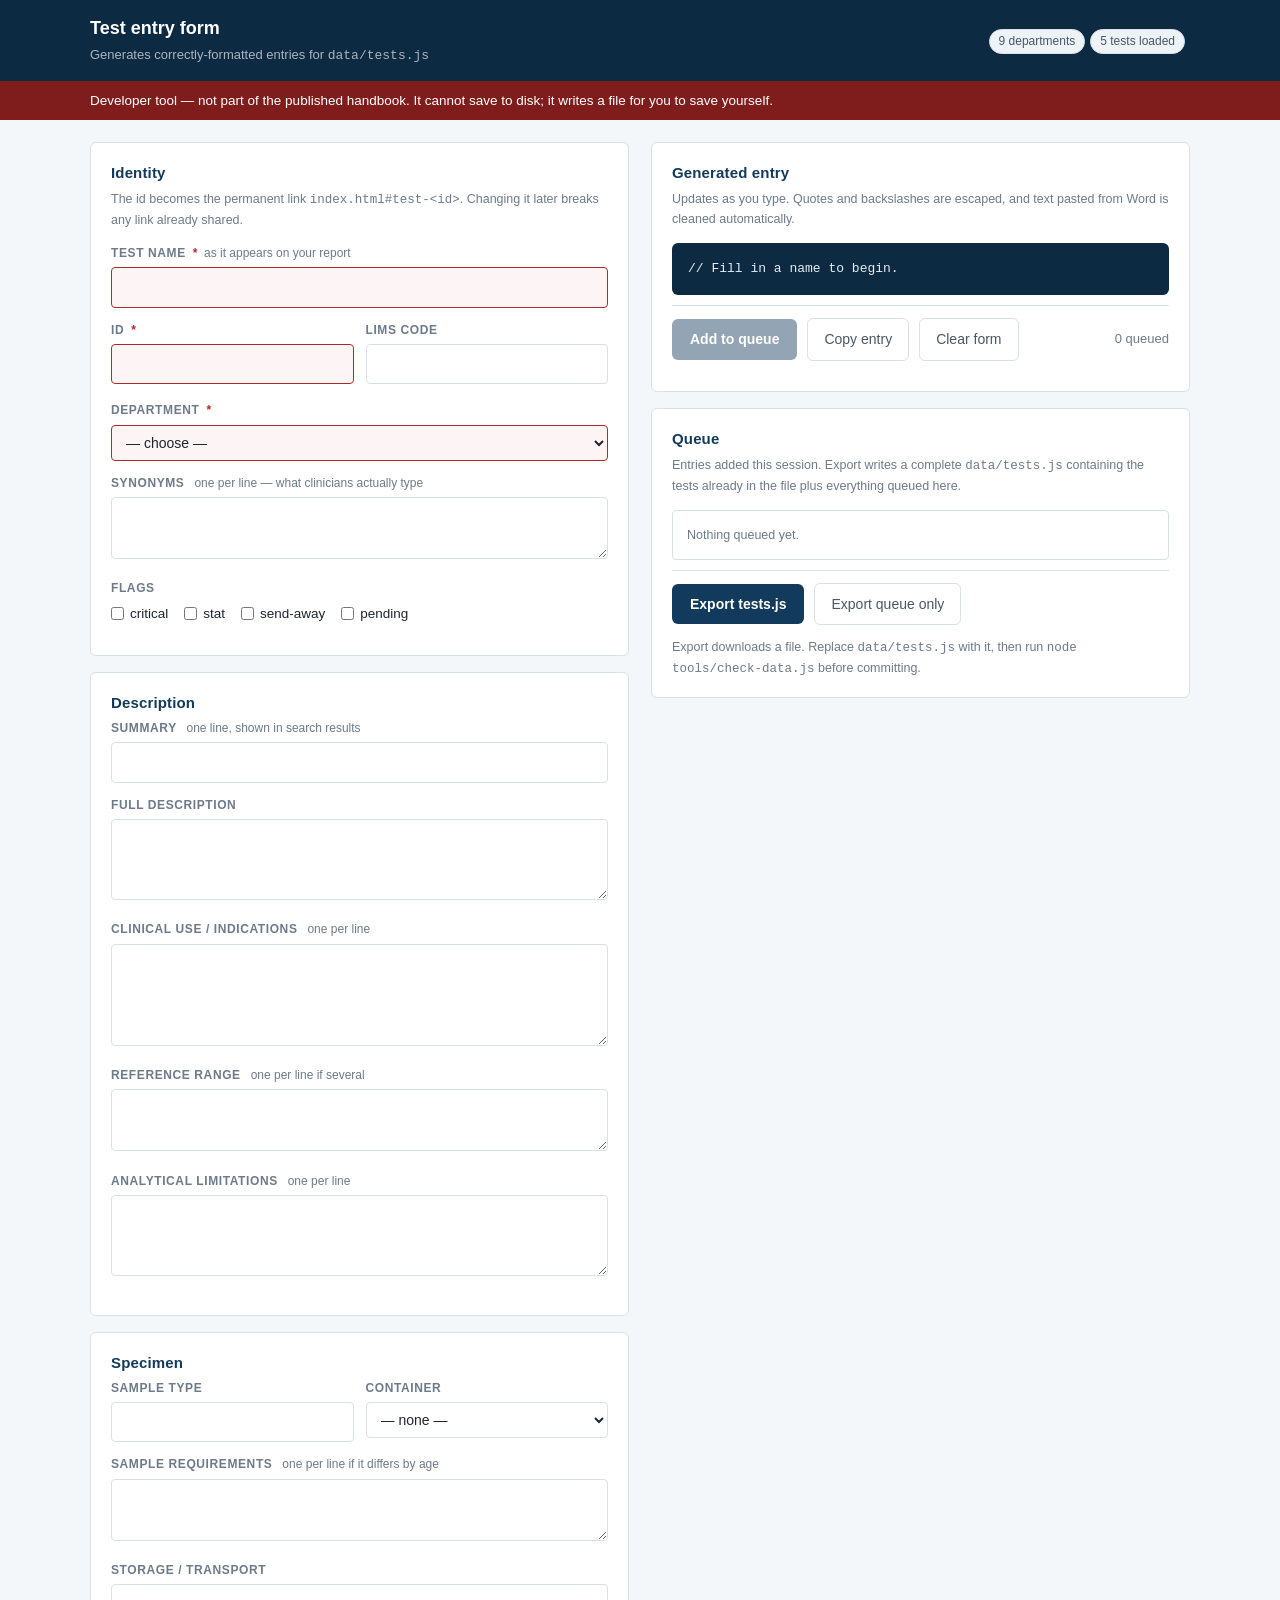
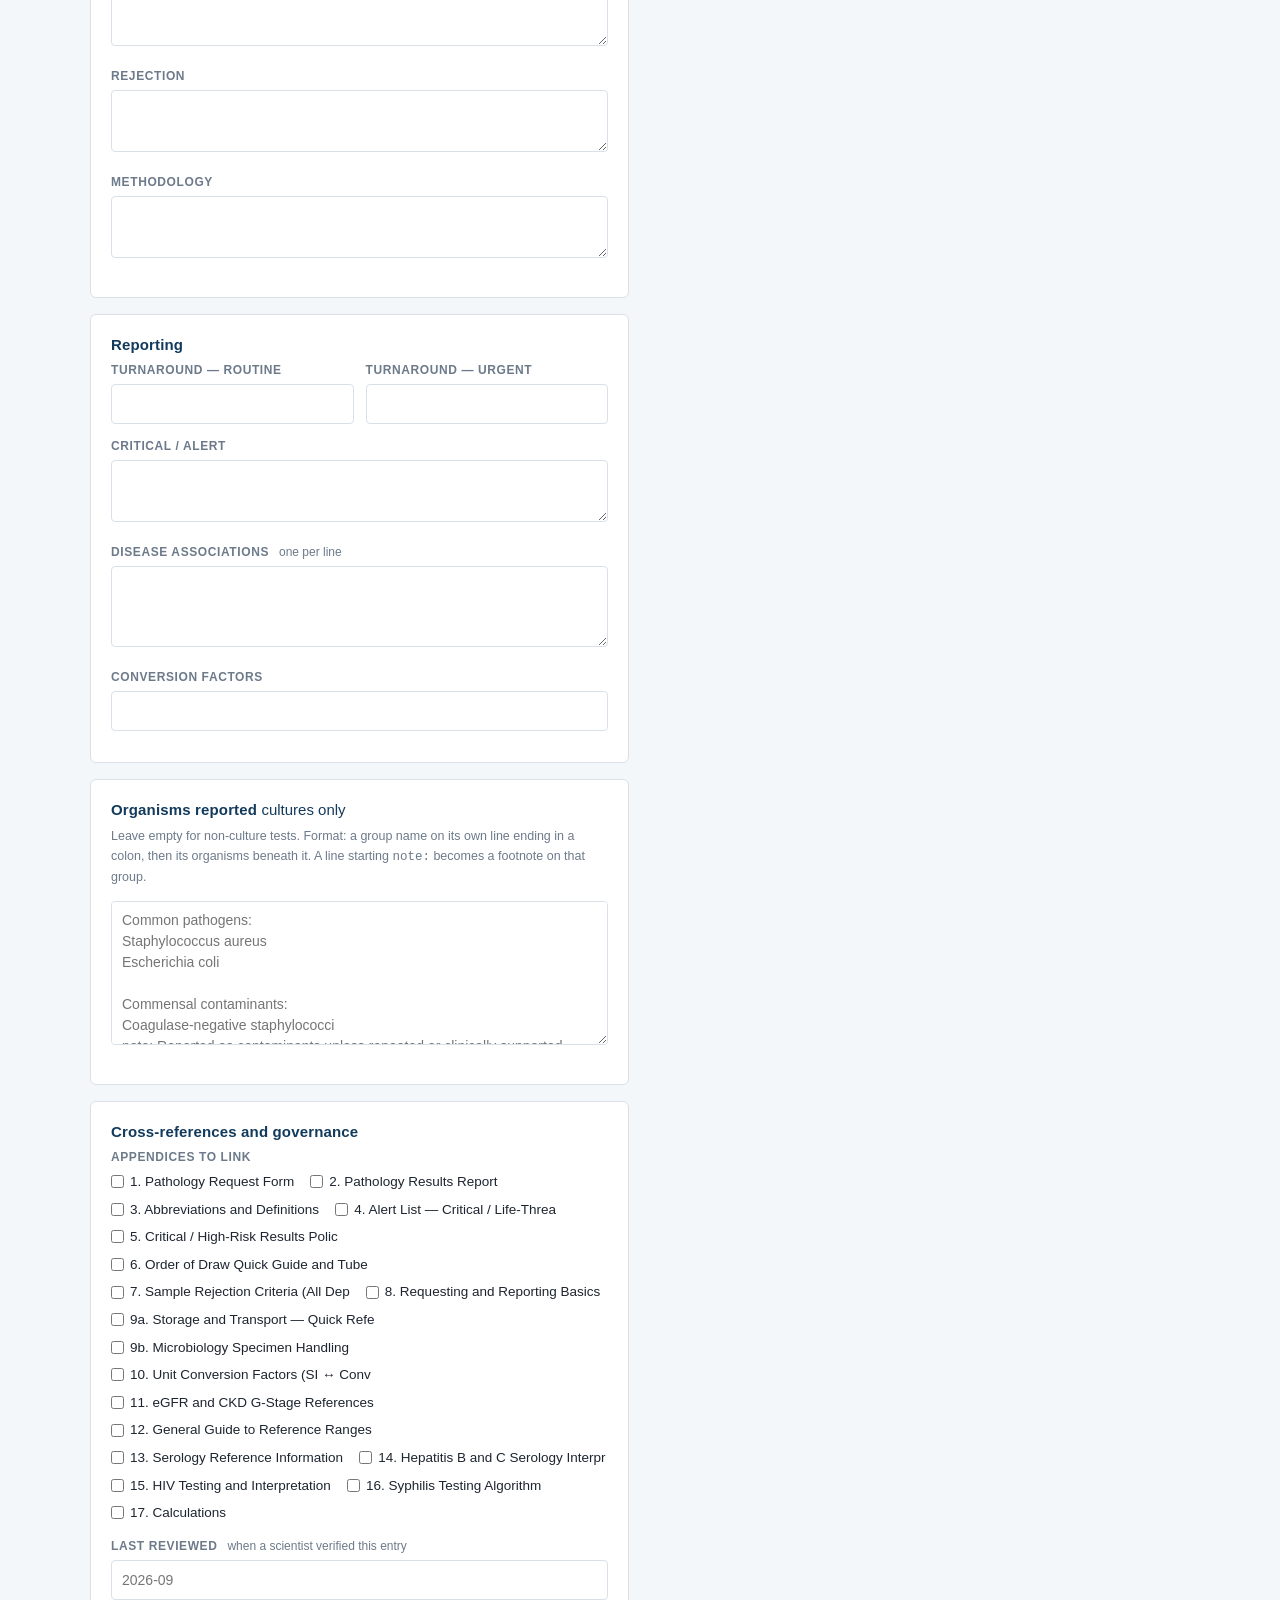
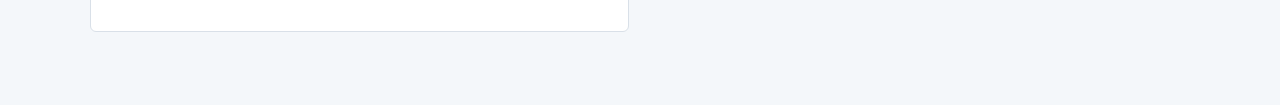
==== tools/entry-form.html @ 7866dd8e "Add tools/entry-form.html — a form that writes correct entries Answers the question of entering cont" ====
<!DOCTYPE html>
<html lang="en">
<head>
<meta charset="utf-8">
<meta name="viewport" content="width=device-width, initial-scale=1">
<title>Test entry form — handbook tools</title>
<link rel="stylesheet" href="../assets/css/style.css">
<style>
/* Tool-only styling. This page is never part of the published handbook. */
body{background:var(--bg-alt)}
.tool-head{background:var(--navy-dark);color:#fff;padding:14px 0}
.tool-head .wrap{display:flex;align-items:center;justify-content:space-between;gap:16px;flex-wrap:wrap}
.tool-head h1{margin:0;font-size:18px;font-weight:650}
.tool-head .tool-sub{margin:2px 0 0;font-size:13px;color:rgba(255,255,255,.65)}
.tool-warn{background:#7f1d1d;color:#fff;font-size:13.5px;padding:9px 0}

.layout{display:grid;grid-template-columns:minmax(0,1fr) minmax(0,1fr);gap:22px;align-items:start;padding:22px 0 60px}
@media (max-width:1000px){.layout{grid-template-columns:1fr}}

.card{background:#fff;border:1px solid var(--line);border-radius:var(--radius);padding:18px 20px;margin-bottom:16px}
.card h2{font-size:15px;margin:0 0 4px;color:var(--navy);letter-spacing:.01em}
.card .hint{font-size:12.5px;color:var(--ink-faint);margin:0 0 14px}

.f{margin-bottom:13px}
.f label{display:block;font-size:12px;font-weight:650;text-transform:uppercase;letter-spacing:.05em;color:var(--ink-faint);margin-bottom:4px}
.f label .req{color:var(--red);margin-left:3px}
.f .note{font-size:12px;color:var(--ink-faint);font-weight:400;text-transform:none;letter-spacing:0;margin-left:6px}
.f input[type=text],.f textarea,.f select{
  width:100%;border:1px solid var(--line);border-radius:4px;padding:8px 10px;
  font:inherit;font-size:14px;background:#fff;color:var(--ink);
}
.f textarea{resize:vertical;min-height:62px;line-height:1.5}
.f input:focus,.f textarea:focus,.f select:focus{outline:2px solid var(--navy-light);outline-offset:-1px}
.f.bad input,.f.bad select{border-color:var(--red);background:#fdf5f5}
.msg{font-size:12.5px;margin-top:4px}
.msg.err{color:var(--red)}
.msg.ok{color:var(--green)}
.row{display:grid;grid-template-columns:1fr 1fr;gap:12px}
@media (max-width:560px){.row{grid-template-columns:1fr}}

.checks{display:flex;flex-wrap:wrap;gap:6px 16px}
.checks label{display:flex;align-items:center;gap:6px;font-size:13.5px;font-weight:400;
  text-transform:none;letter-spacing:0;color:var(--ink);margin:0;cursor:pointer}
.checks input{margin:0}

.bar{position:sticky;bottom:0;background:#fff;border-top:1px solid var(--line);
  padding:12px 0;margin-top:10px;display:flex;gap:10px;flex-wrap:wrap;align-items:center}
button.primary{background:var(--navy);color:#fff;border:0;padding:9px 18px;border-radius:var(--radius);
  font:inherit;font-size:14px;font-weight:600;cursor:pointer}
button.primary:hover{background:var(--navy-light)}
button.sec{background:#fff;border:1px solid var(--line);color:var(--ink-soft);padding:9px 16px;
  border-radius:var(--radius);font:inherit;font-size:14px;cursor:pointer}
button.sec:hover{background:var(--bg-tint);color:var(--ink)}
button:disabled{opacity:.45;cursor:not-allowed}

pre.out{background:#0d2a43;color:#e6edf3;padding:16px;border-radius:var(--radius);
  font:13px/1.55 ui-monospace,SFMono-Regular,Menlo,Consolas,monospace;
  overflow:auto;max-height:520px;white-space:pre;margin:0}
.queue{max-height:300px;overflow:auto;border:1px solid var(--line);border-radius:4px}
.queue table{width:100%;border-collapse:collapse;font-size:13.5px}
.queue td{padding:7px 10px;border-bottom:1px solid var(--line-soft)}
.queue tr:last-child td{border-bottom:0}
.queue .qid{color:var(--ink-faint);font:12px ui-monospace,monospace}
.queue button{background:none;border:0;color:var(--red);cursor:pointer;font:inherit;font-size:12.5px;padding:2px 4px}
.counter{font-size:13px;color:var(--ink-faint);margin-left:auto}
.pill{display:inline-block;background:var(--bg-tint);border:1px solid var(--line);border-radius:20px;
  padding:2px 9px;font-size:12px;color:var(--ink-soft);margin-right:5px}
.loaderr{background:#fdf8ee;border-left:3px solid var(--amber);padding:12px 15px;font-size:13.5px;border-radius:0 4px 4px 0}
</style>
</head>
<body>

<header class="tool-head">
  <div class="wrap">
    <div>
      <h1>Test entry form</h1>
      <p class="tool-sub">Generates correctly-formatted entries for <code>data/tests.js</code></p>
    </div>
    <div><span class="pill" id="pillDept">0 departments</span><span class="pill" id="pillTests">0 tests loaded</span></div>
  </div>
</header>
<div class="tool-warn"><div class="wrap">
  Developer tool — not part of the published handbook. It cannot save to disk; it writes a file for you to save yourself.
</div></div>

<div class="wrap">
<div id="loadError"></div>
<div class="layout">

  <!-- ================= LEFT: the form ================= -->
  <div>
    <div class="card">
      <h2>Identity</h2>
      <p class="hint">The id becomes the permanent link <code>index.html#test-&lt;id&gt;</code>. Changing it later breaks any link already shared.</p>

      <div class="f" id="f-name">
        <label>Test name <span class="req">*</span><span class="note">as it appears on your report</span></label>
        <input type="text" id="name" autocomplete="off">
      </div>

      <div class="row">
        <div class="f" id="f-id">
          <label>id <span class="req">*</span></label>
          <input type="text" id="id" autocomplete="off">
          <div class="msg" id="idMsg"></div>
        </div>
        <div class="f">
          <label>LIMS code</label>
          <input type="text" id="limsCode" autocomplete="off">
        </div>
      </div>

      <div class="f" id="f-department">
        <label>Department <span class="req">*</span></label>
        <select id="department"></select>
        <div class="msg" id="deptMsg"></div>
      </div>

      <div class="f">
        <label>Synonyms <span class="note">one per line — what clinicians actually type</span></label>
        <textarea id="synonyms" rows="2"></textarea>
      </div>

      <div class="f">
        <label>Flags</label>
        <div class="checks" id="flags"></div>
      </div>
    </div>

    <div class="card">
      <h2>Description</h2>
      <div class="f">
        <label>Summary <span class="note">one line, shown in search results</span></label>
        <input type="text" id="summary" autocomplete="off">
      </div>
      <div class="f">
        <label>Full description</label>
        <textarea id="description" rows="3"></textarea>
      </div>
      <div class="f">
        <label>Clinical use / indications <span class="note">one per line</span></label>
        <textarea id="indications" rows="4"></textarea>
      </div>
      <div class="f">
        <label>Reference range <span class="note">one per line if several</span></label>
        <textarea id="referenceRange" rows="2"></textarea>
      </div>
      <div class="f">
        <label>Analytical limitations <span class="note">one per line</span></label>
        <textarea id="analyticalLimitations" rows="3"></textarea>
      </div>
    </div>

    <div class="card">
      <h2>Specimen</h2>
      <div class="row">
        <div class="f">
          <label>Sample type</label>
          <input type="text" id="sampleType" list="sampleTypes" autocomplete="off">
          <datalist id="sampleTypes"></datalist>
        </div>
        <div class="f">
          <label>Container</label>
          <select id="containerColour"></select>
        </div>
      </div>
      <div class="f">
        <label>Sample requirements <span class="note">one per line if it differs by age</span></label>
        <textarea id="sampleRequirements" rows="2"></textarea>
      </div>
      <div class="f">
        <label>Storage / transport</label>
        <textarea id="storageTransport" rows="2"></textarea>
      </div>
      <div class="f">
        <label>Rejection</label>
        <textarea id="rejection" rows="2"></textarea>
      </div>
      <div class="f">
        <label>Methodology</label>
        <textarea id="methodology" rows="2"></textarea>
      </div>
    </div>

    <div class="card">
      <h2>Reporting</h2>
      <div class="row">
        <div class="f">
          <label>Turnaround — routine</label>
          <input type="text" id="tatRoutine" autocomplete="off">
        </div>
        <div class="f">
          <label>Turnaround — urgent</label>
          <input type="text" id="tatUrgent" autocomplete="off">
        </div>
      </div>
      <div class="f">
        <label>Critical / alert</label>
        <textarea id="criticalAlert" rows="2"></textarea>
        <div class="msg" id="critMsg"></div>
      </div>
      <div class="f">
        <label>Disease associations <span class="note">one per line</span></label>
        <textarea id="diseaseAssociations" rows="3"></textarea>
      </div>
      <div class="f">
        <label>Conversion factors</label>
        <input type="text" id="conversionFactors" autocomplete="off">
      </div>
    </div>

    <div class="card">
      <h2>Organisms reported <span class="note" style="font-weight:400;text-transform:none;letter-spacing:0">cultures only</span></h2>
      <p class="hint">Leave empty for non-culture tests. Format: a group name on its own line ending in a colon, then its organisms beneath it. A line starting <code>note:</code> becomes a footnote on that group.</p>
      <div class="f">
        <textarea id="organisms" rows="6" placeholder="Common pathogens:&#10;Staphylococcus aureus&#10;Escherichia coli&#10;&#10;Commensal contaminants:&#10;Coagulase-negative staphylococci&#10;note: Reported as contaminants unless repeated or clinically supported."></textarea>
      </div>
    </div>

    <div class="card">
      <h2>Cross-references and governance</h2>
      <div class="f">
        <label>Appendices to link</label>
        <div class="checks" id="appendixRefs"></div>
      </div>
      <div class="f">
        <label>Last reviewed <span class="note">when a scientist verified this entry</span></label>
        <input type="text" id="lastReviewed" autocomplete="off" placeholder="2026-09">
      </div>
    </div>
  </div>

  <!-- ================= RIGHT: output ================= -->
  <div>
    <div class="card" style="position:sticky;top:12px">
      <h2>Generated entry</h2>
      <p class="hint">Updates as you type. Quotes and backslashes are escaped, and text pasted from Word is cleaned automatically.</p>
      <pre class="out" id="preview">// Fill in a name to begin.</pre>
      <div class="bar">
        <button class="primary" id="btnAdd">Add to queue</button>
        <button class="sec" id="btnCopy">Copy entry</button>
        <button class="sec" id="btnClear">Clear form</button>
        <span class="counter" id="queueCount">0 queued</span>
      </div>
    </div>

    <div class="card">
      <h2>Queue</h2>
      <p class="hint">Entries added this session. Export writes a complete <code>data/tests.js</code> containing the tests already in the file plus everything queued here.</p>
      <div class="queue" id="queue"><table><tbody id="queueBody"></tbody></table></div>
      <div class="bar">
        <button class="primary" id="btnExport">Export tests.js</button>
        <button class="sec" id="btnExportQueue">Export queue only</button>
      </div>
      <p class="hint" style="margin:0">
        Export downloads a file. Replace <code>data/tests.js</code> with it, then run
        <code>node tools/check-data.js</code> before committing.
      </p>
    </div>
  </div>

</div>
</div>

<!-- Load the real data files, exactly as the site does -->
<script src="../data/departments.js"></script>
<script src="../data/collection.js"></script>
<script src="../data/appendices.js"></script>
<script src="../data/tests.js"></script>

<script>
(function () {
  "use strict";

  var DEPTS = window.DEPARTMENTS || [];
  var COLL  = window.COLLECTION || {};
  var APPS  = window.APPENDICES || [];
  var EXISTING = window.TESTS || [];
  var queue = [];

  var el = function (id) { return document.getElementById(id); };

  /* ---- Warn loudly if the data files did not load ---------------------- */
  if (!DEPTS.length) {
    el("loadError").innerHTML =
      '<div class="loaderr"><b>The data files did not load.</b> This page must sit in ' +
      '<code>tools/</code> inside the repository, so that <code>../data/</code> resolves. ' +
      'Open it from there, not from a copy elsewhere.</div>';
  }
  el("pillDept").textContent = DEPTS.length + " departments";
  el("pillTests").textContent = EXISTING.length + " tests loaded";

  /* ---- Populate the controls from the real data ------------------------ */
  var dsel = el("department");
  dsel.innerHTML = '<option value="">— choose —</option>' +
    DEPTS.map(function (d) {
      return '<option value="' + d.id + '">' + text(d.name) + "  (" + d.id + ")</option>";
    }).join("");

  var tubes = (COLL.orderOfDraw || []).map(function (r) { return text(r.colour); })
                .filter(function (v, i, a) { return v && a.indexOf(v) === i; });
  el("containerColour").innerHTML = '<option value="">— none —</option>' +
    tubes.map(function (c) { return '<option>' + c + "</option>"; }).join("");

  el("sampleTypes").innerHTML = ["Serum", "Plasma", "EDTA whole blood", "Citrate plasma",
    "Whole blood", "Urine", "CSF", "Stool", "Sputum", "Swab", "Body fluid", "Tissue"]
    .map(function (s) { return "<option>" + s + "</option>"; }).join("");

  el("flags").innerHTML = ["critical", "stat", "send-away", "pending"].map(function (f) {
    return '<label><input type="checkbox" class="flag" value="' + f + '"> ' + f + "</label>";
  }).join("");

  el("appendixRefs").innerHTML = APPS.map(function (a) {
    return '<label><input type="checkbox" class="appref" value="' + a.id + '"> ' +
           a.number + ". " + text(a.title).slice(0, 34) + "</label>";
  }).join("") || '<span class="hint">No appendices found.</span>';

  function text(v) {
    if (v == null) return "";
    if (typeof v === "string") return v;
    if (typeof v === "object" && v.en) return v.en;
    return String(v);
  }

  /* ---- Cleaning text pasted out of Word -------------------------------- *
     Word supplies curly quotes, en/em dashes as literal characters, and
     non-breaking spaces. Curly quotes are harmless inside a JS string but
     look wrong on the page; a non-breaking space is invisible and causes
     "why does this not match" bugs later. Normalise on the way in.        */
  function clean(s) {
    return String(s)
      .replace(/ /g, " ")               // non-breaking space
      .replace(/[‘’‛]/g, "'") // curly single quotes
      .replace(/[“”]/g, '"')       // curly double quotes
      .replace(/…/g, "...")             // ellipsis
      .replace(/­/g, "")                // soft hyphen
      .replace(/[ \t]+$/gm, "")              // trailing whitespace
      .trim();
  }

  // Escape for embedding in a double-quoted JS string literal.
  function esc(s) {
    return String(s).replace(/\\/g, "\\\\").replace(/"/g, '\\"');
  }

  function lines(id) {
    return clean(el(id).value).split("\n")
      .map(function (l) { return l.trim(); })
      .filter(Boolean);
  }
  function one(id) { return clean(el(id).value); }

  function slug(s) {
    return clean(s).toLowerCase()
      .replace(/\([^)]*\)/g, " ")
      .replace(/[^a-z0-9]+/g, "-")
      .replace(/^-+|-+$/g, "")
      .slice(0, 48);
  }

  /* ---- Build the entry object ------------------------------------------ */
  function collect() {
    var flags = [].slice.call(document.querySelectorAll(".flag:checked")).map(function (c) { return c.value; });
    var refs  = [].slice.call(document.querySelectorAll(".appref:checked")).map(function (c) { return c.value; });

    // Organism groups: "Group name:" then its members until a blank line.
    var organisms = [], cur = null;
    clean(el("organisms").value).split("\n").forEach(function (raw) {
      var l = raw.trim();
      if (!l) { if (cur) { organisms.push(cur); cur = null; } return; }
      var nm = l.match(/^note:\s*(.+)$/i);
      if (nm) { if (cur) cur.note = nm[1].trim(); return; }
      if (/:$/.test(l)) { if (cur) organisms.push(cur); cur = { group: l.replace(/:$/, ""), items: [] }; }
      else if (cur) cur.items.push(l);
      else cur = { group: "Reported organisms", items: [l] };
    });
    if (cur) organisms.push(cur);

    return {
      id: one("id"), name: one("name"), synonyms: lines("synonyms"),
      department: el("department").value, limsCode: one("limsCode"), flags: flags,
      summary: one("summary"), description: one("description"),
      indications: lines("indications"), referenceRange: lines("referenceRange"),
      analyticalLimitations: lines("analyticalLimitations"),
      sampleType: one("sampleType"), containerColour: el("containerColour").value,
      sampleRequirements: lines("sampleRequirements"),
      storageTransport: one("storageTransport"), rejection: one("rejection"),
      methodology: one("methodology"),
      turnaround: { routine: one("tatRoutine"), urgent: one("tatUrgent") },
      criticalAlert: one("criticalAlert"),
      diseaseAssociations: lines("diseaseAssociations"),
      conversionFactors: one("conversionFactors"),
      organismsReported: organisms.length ? organisms : null,
      appendixRefs: refs, lastReviewed: one("lastReviewed")
    };
  }

  /* ---- Render one entry as source, matching the file's house style ------ */
  function str(v)  { return '"' + esc(v) + '"'; }
  function arr(a, indent) {
    if (!a.length) return "[]";
    if (a.length === 1) return "[" + str(a[0]) + "]";
    var pad = " ".repeat(indent);
    return "[\n" + a.map(function (x) { return pad + "  " + str(x); }).join(",\n") + "\n" + pad + "]";
  }
  // A one-item array reads better as a plain string; the renderer accepts both.
  function scalarOrArr(a, indent) {
    if (!a.length) return '""';
    if (a.length === 1) return str(a[0]);
    return arr(a, indent);
  }

  function render(t) {
    var L = [];
    L.push("{");
    L.push('  id: ' + str(t.id) + ',');
    L.push('  name: ' + str(t.name) + ',');
    L.push('  synonyms: ' + arr(t.synonyms, 2) + ',');
    L.push('  department: ' + str(t.department) + ',');
    L.push('  limsCode: ' + str(t.limsCode) + ',');
    L.push('  flags: [' + t.flags.map(str).join(", ") + '],');
    L.push("");
    L.push('  summary: ' + str(t.summary) + ',');
    L.push('  description: ' + str(t.description) + ',');
    L.push("");
    L.push('  indications: ' + arr(t.indications, 2) + ',');
    L.push('  referenceRange: ' + scalarOrArr(t.referenceRange, 2) + ',');
    L.push('  analyticalLimitations: ' + arr(t.analyticalLimitations, 2) + ',');
    L.push("");
    L.push('  sampleType: ' + str(t.sampleType) + ',');
    L.push('  containerColour: ' + str(t.containerColour) + ',');
    L.push('  sampleRequirements: ' + scalarOrArr(t.sampleRequirements, 2) + ',');
    L.push('  storageTransport: ' + str(t.storageTransport) + ',');
    L.push('  rejection: ' + str(t.rejection) + ',');
    L.push('  methodology: ' + str(t.methodology) + ',');
    L.push("");
    L.push('  turnaround: { routine: ' + str(t.turnaround.routine) +
           ', urgent: ' + str(t.turnaround.urgent) + ' },');
    L.push('  criticalAlert: ' + str(t.criticalAlert) + ',');
    L.push('  diseaseAssociations: ' + arr(t.diseaseAssociations, 2) + ',');
    L.push('  conversionFactors: ' + str(t.conversionFactors) + ',');

    if (t.organismsReported) {
      L.push('  organismsReported: [');
      t.organismsReported.forEach(function (g, i) {
        L.push('    { group: ' + str(g.group) + ', items: [');
        g.items.forEach(function (x, j) {
          L.push('      ' + str(x) + (j < g.items.length - 1 ? "," : ""));
        });
        L.push('    ]' + (g.note ? ', note: ' + str(g.note) : "") + ' }' +
               (i < t.organismsReported.length - 1 ? "," : ""));
      });
      L.push('  ],');
    } else {
      L.push('  organismsReported: null,');
    }
    L.push("");
    L.push('  appendixRefs: [' + t.appendixRefs.map(str).join(", ") + '],');
    L.push('  lastReviewed: ' + str(t.lastReviewed));
    L.push("}");
    return L.join("\n");
  }

  /* ---- Validation ------------------------------------------------------- */
  function validate(t) {
    var problems = [];
    var takenIds = EXISTING.map(function (x) { return x.id; })
                     .concat(queue.map(function (x) { return x.id; }));

    setField("f-name", !t.name, "");
    setField("f-id", !t.id, "");
    setField("f-department", !t.department, "");

    if (!t.name) problems.push("name");
    if (!t.department) problems.push("department");

    var m = "";
    if (!t.id) { problems.push("id"); }
    else if (takenIds.indexOf(t.id) > -1) {
      m = "This id is already used — it must be unique."; problems.push("id");
      el("f-id").classList.add("bad");
    } else if (!/^[a-z0-9-]+$/.test(t.id)) {
      m = "Lowercase letters, digits and hyphens only."; problems.push("id");
      el("f-id").classList.add("bad");
    } else { m = "Available."; }
    el("idMsg").textContent = m;
    el("idMsg").className = "msg " + (problems.indexOf("id") > -1 ? "err" : "ok");

    // A critical value described but not flagged is the mismatch that matters.
    var ca = t.criticalAlert;
    var meaningful = ca && !/^not applicable\.?$/i.test(ca) && !/appendi(x|ces)/i.test(ca);
    if (meaningful && t.flags.indexOf("critical") === -1) {
      el("critMsg").textContent = 'This describes a critical alert — should the "critical" flag be ticked?';
      el("critMsg").className = "msg err";
    } else { el("critMsg").textContent = ""; }

    return problems;
  }
  function setField(id, bad) {
    var n = el(id); if (n) n.classList.toggle("bad", !!bad);
  }

  /* ---- Live preview ----------------------------------------------------- */
  function refresh() {
    var t = collect();
    var problems = validate(t);
    el("preview").textContent = t.name ? render(t) : "// Fill in a name to begin.";
    el("btnAdd").disabled = problems.length > 0;
  }

  document.addEventListener("input", refresh);
  document.addEventListener("change", refresh);

  // Suggest an id from the name, until the id is edited by hand.
  var idTouched = false;
  el("id").addEventListener("input", function () { idTouched = true; });
  el("name").addEventListener("input", function () {
    if (!idTouched) el("id").value = slug(el("name").value);
  });

  /* ---- Queue ------------------------------------------------------------ */
  function drawQueue() {
    el("queueBody").innerHTML = queue.map(function (t, i) {
      return "<tr><td>" + escHtml(t.name) + '<br><span class="qid">' + escHtml(t.id) +
             " · " + escHtml(t.department) + '</span></td>' +
             '<td style="text-align:right;width:70px"><button data-i="' + i + '">remove</button></td></tr>';
    }).join("") || '<tr><td class="hint" style="padding:14px">Nothing queued yet.</td></tr>';
    el("queueCount").textContent = queue.length + " queued";
  }
  function escHtml(s) {
    return String(s).replace(/[&<>"]/g, function (c) {
      return { "&": "&amp;", "<": "&lt;", ">": "&gt;", '"': "&quot;" }[c];
    });
  }
  el("queueBody").addEventListener("click", function (e) {
    var b = e.target.closest("button[data-i]");
    if (!b) return;
    queue.splice(+b.dataset.i, 1); drawQueue(); refresh();
  });

  el("btnAdd").addEventListener("click", function () {
    var t = collect();
    if (validate(t).length) return;
    queue.push(t); drawQueue(); clearForm();
    el("name").focus();
  });

  function clearForm() {
    ["name","id","limsCode","synonyms","summary","description","indications","referenceRange",
     "analyticalLimitations","sampleType","sampleRequirements","storageTransport","rejection",
     "methodology","tatRoutine","tatUrgent","criticalAlert","diseaseAssociations",
     "conversionFactors","organisms","lastReviewed"].forEach(function (k) { el(k).value = ""; });
    el("containerColour").value = "";
    // department and lastReviewed habits are usually repeated — keep department.
    [].slice.call(document.querySelectorAll(".flag:checked,.appref:checked"))
      .forEach(function (c) { c.checked = false; });
    idTouched = false;
    refresh();
  }
  el("btnClear").addEventListener("click", clearForm);

  el("btnCopy").addEventListener("click", function () {
    var txt = el("preview").textContent;
    navigator.clipboard.writeText(txt).then(function () {
      flash(el("btnCopy"), "Copied");
    }, function () {
      // Clipboard API is blocked on some file:// origins — fall back.
      var ta = document.createElement("textarea");
      ta.value = txt; document.body.appendChild(ta); ta.select();
      try { document.execCommand("copy"); flash(el("btnCopy"), "Copied"); }
      catch (e) { flash(el("btnCopy"), "Select and copy manually"); }
      document.body.removeChild(ta);
    });
  });
  function flash(btn, msg) {
    var old = btn.textContent; btn.textContent = msg;
    setTimeout(function () { btn.textContent = old; }, 1400);
  }

  /* ---- Export ----------------------------------------------------------- */
  var HEADER = [
"/* =========================================================================",
"   tests.js — THE TEST DIRECTORY",
"   -------------------------------------------------------------------------",
"   Generated in part by tools/entry-form.html. Safe to edit by hand.",
"",
"   Every clinical value here must be verified by a qualified scientist before",
"   the handbook is released, and `lastReviewed` set on each entry.",
"",
"   Field reference: TEMPLATE_GUIDE.md",
"   Validate after editing:  node tools/check-data.js",
"   ========================================================================= */",
"",
"window.TESTS = [",
""].join("\n");

  var FOOTER = [
"",
"];",
""].join("\n");

  function download(name, body) {
    var blob = new Blob([body], { type: "text/javascript;charset=utf-8" });
    var a = document.createElement("a");
    a.href = URL.createObjectURL(blob);
    a.download = name;
    document.body.appendChild(a); a.click();
    setTimeout(function () { URL.revokeObjectURL(a.href); document.body.removeChild(a); }, 0);
  }

  function renderExisting(t) {
    // Re-emit a loaded entry through the same renderer, so the file stays uniform.
    return render({
      id: t.id || "", name: text(t.name), synonyms: toArr(t.synonyms),
      department: t.department || "", limsCode: text(t.limsCode || t.schuylabCode),
      flags: t.flags || [], summary: text(t.summary), description: text(t.description),
      indications: toArr(t.indications), referenceRange: toArr(t.referenceRange),
      analyticalLimitations: toArr(t.analyticalLimitations),
      sampleType: text(t.sampleType), containerColour: text(t.containerColour),
      sampleRequirements: toArr(t.sampleRequirements),
      storageTransport: text(t.storageTransport), rejection: text(t.rejection),
      methodology: text(t.methodology),
      turnaround: { routine: text((t.turnaround || {}).routine), urgent: text((t.turnaround || {}).urgent) },
      criticalAlert: text(t.criticalAlert), diseaseAssociations: toArr(t.diseaseAssociations),
      conversionFactors: text(t.conversionFactors),
      organismsReported: t.organismsReported
        ? t.organismsReported.map(function (g) {
            var o = { group: text(g.group), items: toArr(g.items) };
            if (g.note) o.note = text(g.note);
            return o;
          })
        : null,
      appendixRefs: t.appendixRefs || [], lastReviewed: text(t.lastReviewed)
    });
  }
  function toArr(v) {
    if (v == null) return [];
    if (Array.isArray(v)) return v.map(text).filter(Boolean);
    var s = text(v); return s ? [s] : [];
  }

  el("btnExport").addEventListener("click", function () {
    if (!EXISTING.length && !queue.length) { alert("Nothing to export."); return; }
    var all = EXISTING.map(renderExisting).concat(queue.map(render));
    download("tests.js", HEADER + all.join(",\n\n") + FOOTER);
  });

  el("btnExportQueue").addEventListener("click", function () {
    if (!queue.length) { alert("The queue is empty."); return; }
    download("tests-queue.js",
      "/* Queued entries only — paste these into data/tests.js */\n\n" +
      queue.map(render).join(",\n\n") + "\n");
  });

  drawQueue();
  refresh();
})();
</script>
</body>
</html>
---- assets/css/style.css ----
/* =========================================================================
   Pathology Services Handbook — stylesheet
   Change the colours in :root below to match your branding. Nothing else
   in this file normally needs editing.
   ========================================================================= */

:root{
  --navy:#123a5c;
  --navy-dark:#0d2a43;
  --navy-light:#1c5280;
  --teal:#127a7a;
  --red:#b12a2a;
  --amber:#9a6212;
  --green:#2f6b47;

  --ink:#1d2530;
  --ink-soft:#4a5666;
  --ink-faint:#6d7a8a;
  --line:#d9e0e8;
  --line-soft:#eaeff4;
  --bg:#ffffff;
  --bg-alt:#f4f7fa;
  --bg-tint:#eef3f8;

  --radius:6px;
  --wrap:1140px;
  --font:-apple-system,BlinkMacSystemFont,"Segoe UI",Roboto,"Helvetica Neue",Arial,sans-serif;
}

*,*::before,*::after{box-sizing:border-box}
html{scroll-behavior:smooth;scroll-padding-top:152px}
[hidden]{display:none!important}
body{
  margin:0;font-family:var(--font);font-size:16px;line-height:1.6;
  color:var(--ink);background:var(--bg);-webkit-font-smoothing:antialiased;
}
img{max-width:100%;height:auto}
a{color:var(--navy-light)}
a:hover{color:var(--navy)}

.wrap{max-width:var(--wrap);margin:0 auto;padding:0 20px}
.sr-only{position:absolute;width:1px;height:1px;padding:0;margin:-1px;overflow:hidden;clip:rect(0 0 0 0);white-space:nowrap;border:0}
.skip-link{position:absolute;left:-9999px;top:0;background:#fff;padding:10px 16px;z-index:100}
.skip-link:focus{left:0}

/* ---------------------------------------------------------- HEADER --- */
.site-header{position:sticky;top:0;z-index:50;background:var(--navy);color:#fff;box-shadow:0 1px 0 rgba(0,0,0,.15)}
.header-inner{display:flex;align-items:center;justify-content:space-between;gap:20px;padding-top:14px;padding-bottom:14px;flex-wrap:wrap}
.brand{display:flex;align-items:center;gap:14px;min-width:0}
.brand-logo{
  width:52px;height:52px;flex:0 0 52px;border-radius:50%;background:rgba(255,255,255,.14);
  display:flex;align-items:center;justify-content:center;font-weight:700;font-size:15px;letter-spacing:.5px;
  overflow:hidden;
}
.brand-logo img{width:100%;height:100%;object-fit:contain}
.brand-org{margin:0;font-size:12px;letter-spacing:.09em;text-transform:uppercase;color:rgba(255,255,255,.72)}
.brand-title{margin:1px 0 0;font-size:21px;line-height:1.2;font-weight:650}
.brand-parent{margin:2px 0 0;font-size:12.5px;color:rgba(255,255,255,.6)}
.header-actions{display:flex;align-items:center;gap:10px}

.btn-ghost{
  display:inline-block;border:1px solid currentColor;background:none;color:inherit;
  padding:7px 14px;border-radius:var(--radius);font:inherit;font-size:13.5px;
  cursor:pointer;text-decoration:none;white-space:nowrap;
}
.btn-ghost:hover{background:rgba(255,255,255,.12);color:inherit}
.filter-bar .btn-ghost{color:var(--ink-soft);border-color:var(--line)}
.filter-bar .btn-ghost:hover{background:var(--bg-tint);color:var(--ink)}

.lang-toggle{display:flex;border:1px solid rgba(255,255,255,.4);border-radius:var(--radius);overflow:hidden}
.lang-toggle button{background:none;border:0;color:#fff;padding:6px 12px;font:inherit;font-size:13px;cursor:pointer}
.lang-toggle button[aria-pressed="true"]{background:#fff;color:var(--navy);font-weight:600}

.site-nav{background:var(--navy-dark);overflow-x:auto}
.site-nav ul{display:flex;gap:2px;list-style:none;margin:0;padding:0}
.site-nav a{
  display:block;padding:11px 14px;color:rgba(255,255,255,.82);text-decoration:none;
  font-size:14px;white-space:nowrap;border-bottom:3px solid transparent;
}
.site-nav a:hover{color:#fff;background:rgba(255,255,255,.07)}
.site-nav a.active{color:#fff;border-bottom-color:#fff;font-weight:600}

/* ----------------------------------------------------- DRAFT NOTICE -- */
/* Shown only while draftNotice.show is true in data/site.js. */
.draft-notice{background:#7f1d1d;color:#fff;border-bottom:3px solid #5f1515}
.draft-inner{display:flex;gap:20px;align-items:flex-start;justify-content:space-between;padding-block:16px}
.draft-heading{
  margin:0 0 6px;font-size:16px;font-weight:700;letter-spacing:.01em;
  display:flex;align-items:center;gap:9px;
}
.draft-heading::before{content:"\26A0";font-size:19px;line-height:1}
.draft-notice p{margin:0 0 5px;font-size:14.5px;color:rgba(255,255,255,.93);max-width:80ch}
.draft-notice p:last-child{margin-bottom:0}
.draft-dismiss{
  flex:0 0 auto;background:rgba(255,255,255,.14);border:1px solid rgba(255,255,255,.45);
  color:#fff;padding:6px 14px;border-radius:var(--radius);font:inherit;font-size:13.5px;cursor:pointer;
}
.draft-dismiss:hover{background:rgba(255,255,255,.26)}

.draft-chip{
  display:inline-block;background:#b12a2a;color:#fff;font-size:10.5px;font-weight:700;
  letter-spacing:.09em;padding:2.5px 7px;border-radius:3px;vertical-align:2px;margin-right:9px;
}

@media (max-width:700px){
  .draft-inner{flex-direction:column;gap:12px}
  .draft-dismiss{align-self:flex-start}
}

/* ------------------------------------------------------------ HERO --- */
.hero{background:linear-gradient(160deg,var(--navy-light),var(--navy));color:#fff;padding:42px 0 46px}
.hero-tagline{margin:0 0 22px;font-size:17px;max-width:62ch;color:rgba(255,255,255,.9)}
.hero-search{display:flex;gap:0;max-width:640px;box-shadow:0 6px 20px rgba(0,0,0,.18);border-radius:var(--radius);overflow:hidden}
.hero-search input{flex:1;min-width:0;border:0;padding:14px 16px;font:inherit;font-size:15.5px}
.hero-search button{border:0;background:var(--teal);color:#fff;padding:0 22px;font:inherit;font-weight:600;cursor:pointer}
.hero-search button:hover{background:#0e6666}
.hero-hint{margin:14px 0 0;font-size:13.5px;color:rgba(255,255,255,.75)}
.chip-link{background:rgba(255,255,255,.16);border:0;color:#fff;padding:3px 10px;border-radius:20px;font:inherit;font-size:13px;cursor:pointer;margin-right:6px}
.chip-link:hover{background:rgba(255,255,255,.3)}

/* --------------------------------------------------------- SECTIONS -- */
.section{padding:52px 0}
.section-alt{background:var(--bg-alt);border-top:1px solid var(--line-soft);border-bottom:1px solid var(--line-soft)}
h2{font-size:27px;margin:0 0 10px;color:var(--navy);letter-spacing:-.01em}
h3{font-size:18px;margin:0 0 10px;color:var(--navy-dark)}
h3.sub{margin:34px 0 12px;padding-bottom:8px;border-bottom:2px solid var(--line)}
.lead{font-size:16.5px;color:var(--ink-soft);max-width:72ch;margin:0 0 24px}
.small{font-size:13.5px;color:var(--ink-faint)}

.grid-2{display:grid;grid-template-columns:1fr 1fr;gap:20px;align-items:stretch}
.grid-3{display:grid;grid-template-columns:repeat(3,1fr);gap:20px;margin-top:26px}
/* Grid items default to min-width:auto, so a column will not shrink below its
   content. Without this, a wide table pushes the whole page sideways on a
   phone instead of scrolling inside its own .table-scroll wrapper. */
.grid-2>*,.grid-3>*{min-width:0}
.align-start{align-items:start}

.panel{background:#fff;border:1px solid var(--line);border-left:4px solid var(--navy);border-radius:var(--radius);padding:20px 22px}
.panel h3{margin-top:0}
.panel p:last-child,.panel ul:last-child,.panel ol:last-child{margin-bottom:0}
.panel-accent{border-left-color:var(--teal);background:var(--bg-tint)}
.panel-info{border-left-color:var(--navy-light);margin-top:26px}
.panel-warn{border-left-color:var(--amber);background:#fdf8ee;margin-top:26px}
.panel-critical{border-left-color:var(--red);background:#fdf2f2;margin-top:20px}
.panel-ok{border-left-color:var(--green)}
.panel-reject{border-left-color:var(--red)}

.tidy-list{margin:0;padding-left:1.25em}
.tidy-list li{margin-bottom:7px}
.tidy-list li:last-child{margin-bottom:0}
.tidy-list.small li{font-size:13.5px;color:var(--ink-faint)}
.note-stack{margin-top:26px;display:grid;gap:16px}
.note-stack .note-block{border-left:3px solid var(--line);padding-left:16px}
.note-stack h4{margin:0 0 6px;font-size:15px;color:var(--navy-dark)}
.note-stack p{margin:0 0 6px;font-size:14.5px;color:var(--ink-soft)}

/* ----------------------------------------------------------- TABLES -- */
.table-scroll{overflow-x:auto;border:1px solid var(--line);border-radius:var(--radius);background:#fff}
.data-table{width:100%;border-collapse:collapse;font-size:14.5px;min-width:560px}
.data-table th{
  text-align:left;background:var(--bg-tint);color:var(--navy-dark);font-weight:650;
  padding:10px 14px;border-bottom:2px solid var(--line);white-space:nowrap;font-size:13.5px;
  letter-spacing:.02em;
}
.data-table td{padding:10px 14px;border-bottom:1px solid var(--line-soft);vertical-align:top}
.data-table tr:last-child td{border-bottom:0}
.data-table tbody tr:hover{background:#fafcfe}
.tube-table td:first-child{font-weight:650;color:var(--navy);text-align:center;width:64px}
.tube-swatch{display:inline-block;width:14px;height:14px;border-radius:3px;border:1px solid rgba(0,0,0,.25);margin-right:8px;vertical-align:-2px}
.tube-img{width:34px;height:34px;object-fit:contain;margin-right:8px;vertical-align:middle}

/* ------------------------------------------------- TEST DIRECTORY ---- */
.filter-bar{display:flex;gap:14px;align-items:flex-end;flex-wrap:wrap;background:#fff;border:1px solid var(--line);border-radius:var(--radius);padding:16px 18px}
.filter-field{display:flex;flex-direction:column;gap:5px;min-width:170px}
.filter-field.grow{flex:1 1 260px}
.filter-field label{font-size:12px;font-weight:650;text-transform:uppercase;letter-spacing:.05em;color:var(--ink-faint)}
.filter-field input,.filter-field select{
  border:1px solid var(--line);border-radius:var(--radius);padding:9px 11px;font:inherit;font-size:14.5px;background:#fff;color:var(--ink);
}
.filter-field input:focus,.filter-field select:focus{outline:2px solid var(--navy-light);outline-offset:-1px}

.legend{display:flex;flex-wrap:wrap;gap:8px 22px;margin:16px 0 4px;font-size:13px;color:var(--ink-faint)}
.legend span{display:flex;align-items:center;gap:7px}

.badge{
  display:inline-block;font-size:10.5px;font-weight:700;letter-spacing:.06em;
  padding:2.5px 7px;border-radius:3px;text-transform:uppercase;line-height:1.4;
}
.badge-critical{background:#fbe4e4;color:var(--red);border:1px solid #f0c4c4}
.badge-stat{background:#e3f0ea;color:var(--green);border:1px solid #c2ddd0}
.badge-away{background:#e8eef6;color:var(--navy-light);border:1px solid #c9d8e9}
.badge-pending{background:#fbf1dd;color:var(--amber);border:1px solid #eddcb9}

.result-count{font-size:13.5px;color:var(--ink-faint);margin:18px 0 10px}
.test-list{display:grid;gap:10px}

.test-card{background:#fff;border:1px solid var(--line);border-radius:var(--radius);overflow:hidden}
.test-card[open]{border-color:var(--navy-light);box-shadow:0 2px 10px rgba(18,58,92,.08)}
.test-card summary{
  list-style:none;cursor:pointer;padding:15px 18px;display:grid;
  grid-template-columns:1fr auto;gap:6px 18px;align-items:start;
}
.test-card summary::-webkit-details-marker{display:none}
.test-card summary:hover{background:#fafcfe}
.test-head-name{font-weight:650;font-size:16px;color:var(--navy);display:flex;gap:8px;align-items:center;flex-wrap:wrap}
.test-head-meta{font-size:13px;color:var(--ink-faint);margin-top:3px}
.test-head-meta b{color:var(--ink-soft);font-weight:600}
.test-head-summary{font-size:14px;color:var(--ink-soft);margin-top:6px;grid-column:1/-1;max-width:80ch}
.test-head-tat{text-align:right;font-size:12.5px;color:var(--ink-faint);white-space:nowrap;line-height:1.5}
.test-head-tat b{display:block;color:var(--ink);font-weight:600;font-size:13.5px}

.test-body{border-top:1px solid var(--line-soft);padding:20px 18px 22px;background:#fcfdfe}
.test-fields{display:grid;grid-template-columns:repeat(2,minmax(0,1fr));gap:18px 26px}
.field{min-width:0}
.field-full{grid-column:1/-1}
.field h4{
  margin:0 0 5px;font-size:11.5px;font-weight:700;text-transform:uppercase;
  letter-spacing:.07em;color:var(--teal);
}
.field p{margin:0;font-size:14.5px}
.field ul{margin:0;padding-left:1.2em;font-size:14.5px}
.field ul li{margin-bottom:4px}
.field .placeholder{color:#a58b3a;background:#fdf8ea;padding:1px 5px;border-radius:3px;font-size:13.5px}
.organism-group{margin-bottom:10px}
.organism-group b{font-size:13.5px;color:var(--ink-soft)}
.organism-note{font-size:13px;color:var(--ink-faint);font-style:italic;margin-top:4px}
.appendix-links{margin-top:4px;display:flex;gap:8px;flex-wrap:wrap}
.appendix-links a{font-size:12.5px;background:var(--bg-tint);border:1px solid var(--line);padding:3px 9px;border-radius:20px;text-decoration:none}
.appendix-links a:hover{background:#e2ebf4}

.empty-state{padding:36px;text-align:center;color:var(--ink-faint);background:#fff;border:1px dashed var(--line);border-radius:var(--radius)}
mark{background:#fff2b8;color:inherit;padding:0 1px}

/* ------------------------------------------------------------ STEPS -- */
.steps{list-style:none;counter-reset:step;margin:0;padding:0;display:grid;gap:14px}
.steps li{counter-increment:step;display:grid;grid-template-columns:40px 1fr;gap:16px;align-items:start}
.steps li::before{
  content:counter(step);background:var(--navy);color:#fff;width:32px;height:32px;border-radius:50%;
  display:flex;align-items:center;justify-content:center;font-weight:650;font-size:15px;
}
.steps h4{margin:4px 0 4px;font-size:16px;color:var(--navy-dark)}
.steps p{margin:0;font-size:14.5px;color:var(--ink-soft);max-width:78ch}

/* -------------------------------------------------------- APPENDICES - */
.appendix-index{display:flex;flex-wrap:wrap;gap:8px;margin-bottom:28px}
.appendix-index a{
  font-size:13px;text-decoration:none;background:#fff;border:1px solid var(--line);
  padding:6px 12px;border-radius:20px;color:var(--ink-soft);
}
.appendix-index a:hover{border-color:var(--navy-light);color:var(--navy);background:var(--bg-tint)}
.appendix{border-top:1px solid var(--line);padding:24px 0}
.appendix h3{display:flex;align-items:baseline;gap:10px;font-size:17px}
.appendix h3 span{font-size:12px;font-weight:700;letter-spacing:.06em;text-transform:uppercase;color:var(--teal)}
.appendix h4{margin:18px 0 8px;font-size:14.5px;color:var(--ink-soft)}
.appendix p{font-size:14.5px;max-width:80ch}
.appendix .callout{background:#fdf8ee;border-left:3px solid var(--amber);padding:11px 15px;font-size:14px;border-radius:0 var(--radius) var(--radius) 0}
figure{margin:14px 0}
figcaption{font-size:13px;color:var(--ink-faint);margin-top:6px}
.reference-group{margin-bottom:18px}
.reference-group h4{margin:0 0 6px;font-size:14.5px;color:var(--navy-dark)}
.reference-group ul{margin:0;padding-left:1.2em;font-size:14px;color:var(--ink-soft)}

/* ----------------------------------------------------------- FOOTER -- */
.site-footer{background:var(--navy-dark);color:rgba(255,255,255,.8);padding:32px 0;margin-top:0;font-size:14px}
.footer-inner{display:flex;justify-content:space-between;gap:30px;flex-wrap:wrap}
.footer-org{margin:0;font-weight:650;color:#fff;font-size:15px}
.site-footer .small{color:rgba(255,255,255,.55)}
.footer-meta{display:grid;grid-template-columns:auto auto;gap:4px 14px;margin:0;font-size:13px}
.footer-meta dt{color:rgba(255,255,255,.5)}
.footer-meta dd{margin:0;color:rgba(255,255,255,.85)}

/* --------------------------------------------------------- RESPONSIVE */
@media (max-width:860px){
  .grid-2,.grid-3{grid-template-columns:1fr}
  .test-fields{grid-template-columns:1fr}
  .test-card summary{grid-template-columns:1fr}
  .test-head-tat{text-align:left;margin-top:6px}
  .brand-title{font-size:18px}
  .hero{padding:32px 0 36px}
  .section{padding:40px 0}
}
@media (max-width:560px){
  .hero-search{flex-direction:column}
  .hero-search button{padding:12px}
  .header-actions{width:100%}
}

/* ------------------------------------------------------------ PRINT -- */
@media print{
  .site-header,.hero,.filter-bar,.legend,.site-footer,.appendix-index,.skip-link{display:none}
  .draft-notice{display:block!important;background:none;color:#000;border:2px solid #000;padding:10px}
  .draft-notice p{color:#000}
  .draft-dismiss{display:none}
  .section{padding:12px 0;page-break-inside:avoid}
  .test-card{border:0;border-bottom:1px solid #ccc}
  .test-body{display:block!important}
  body{font-size:11pt}
}
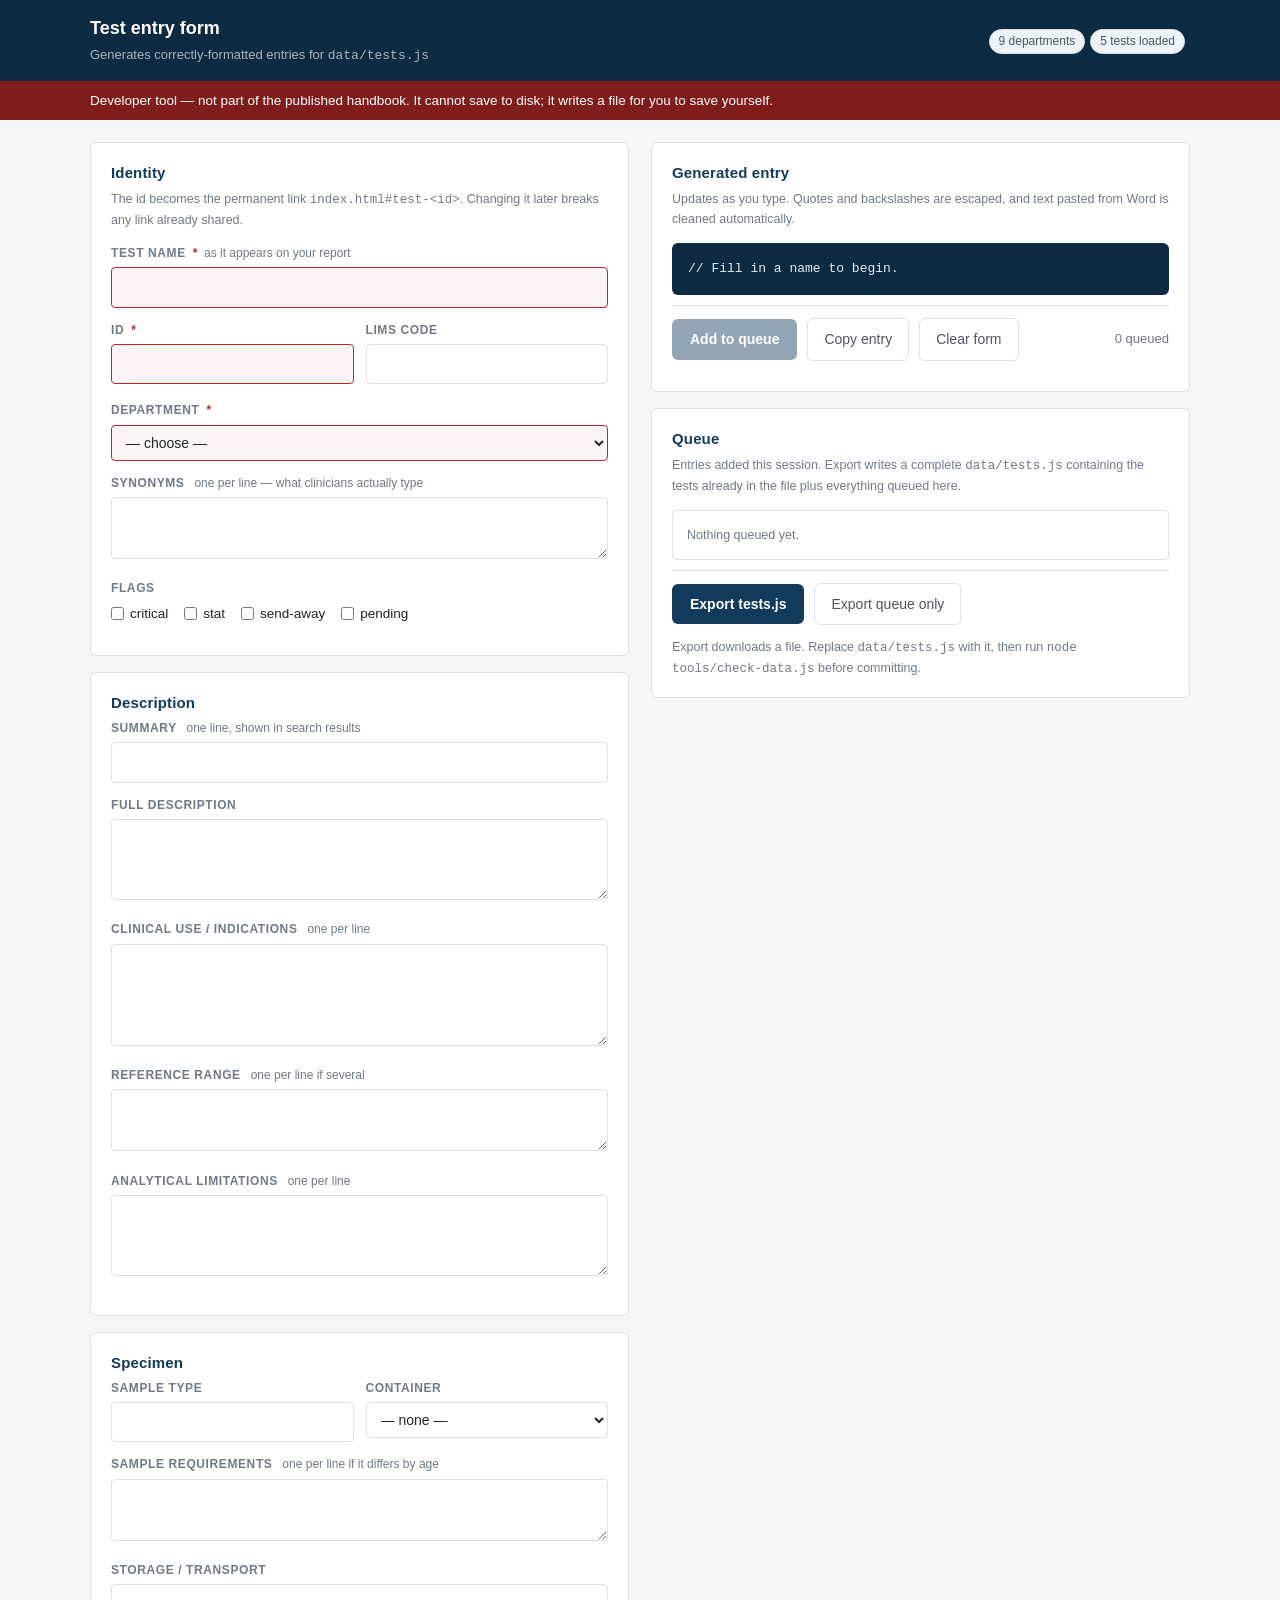
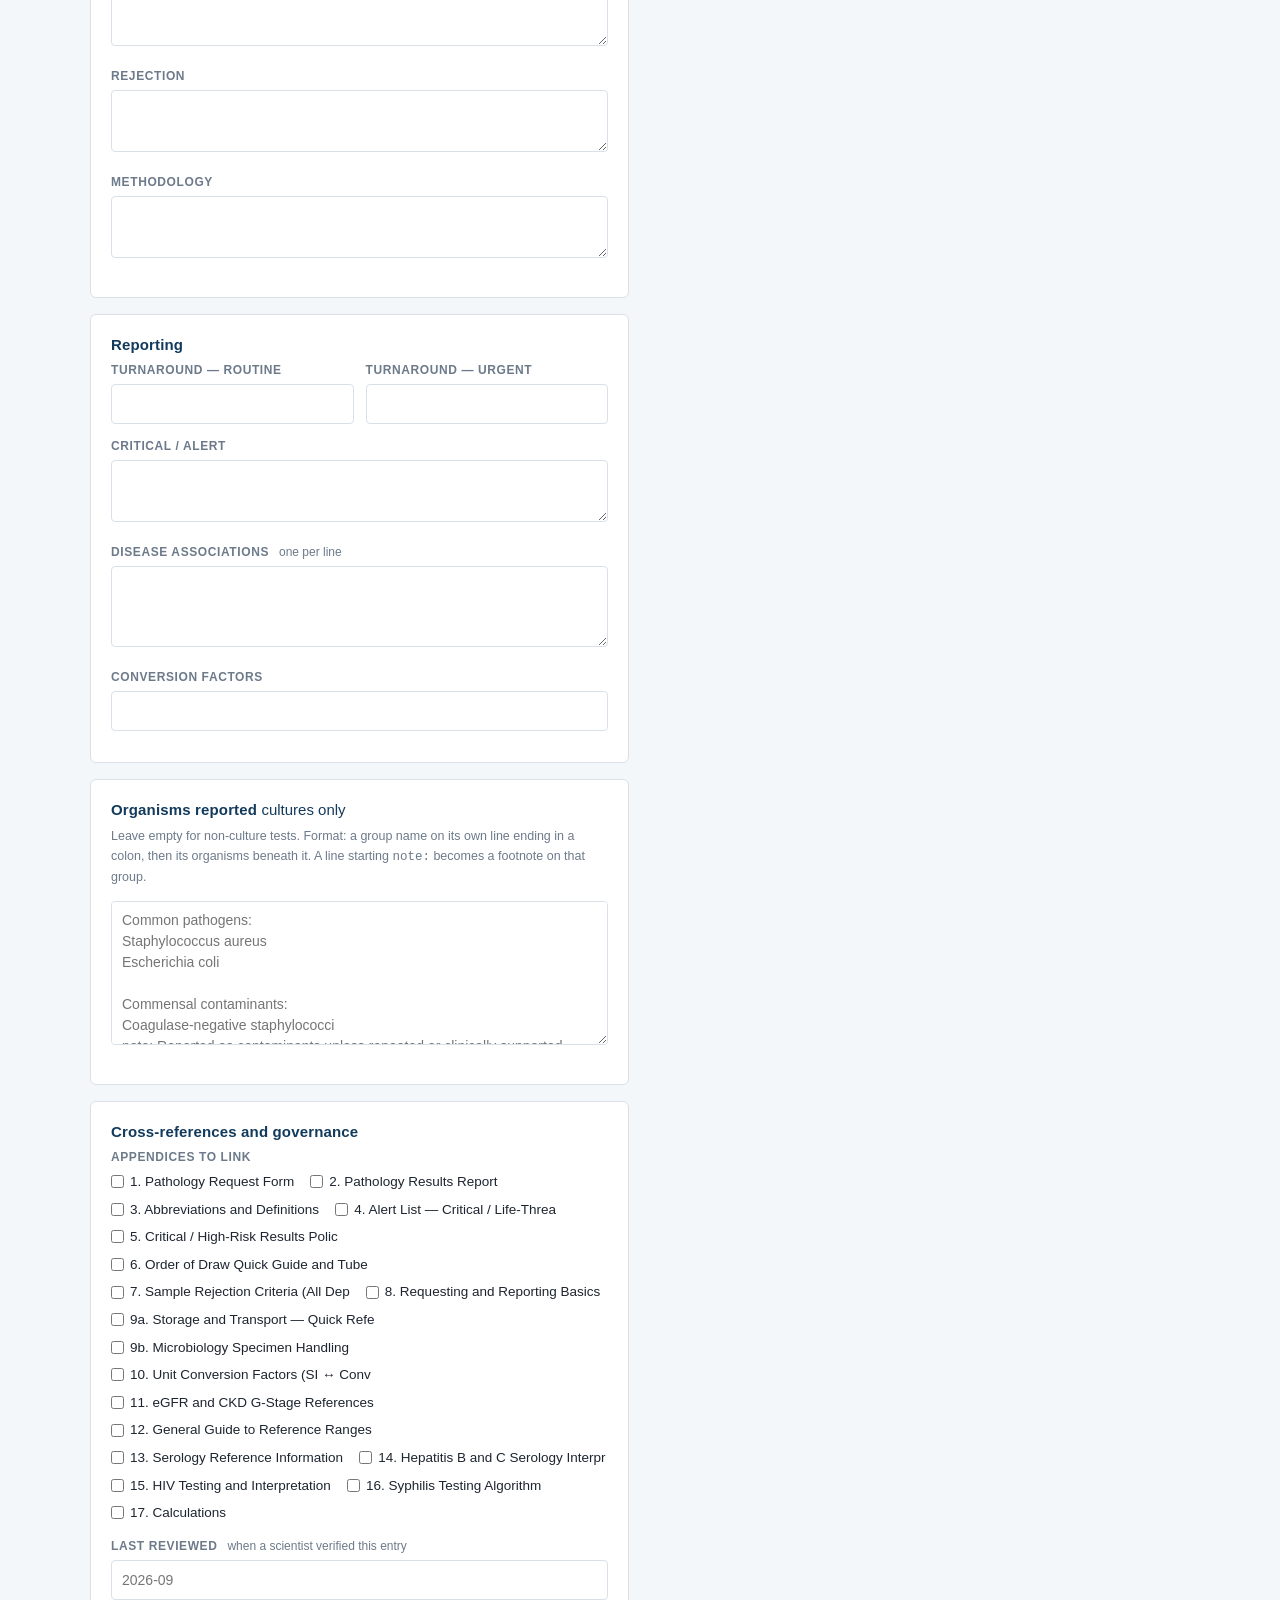
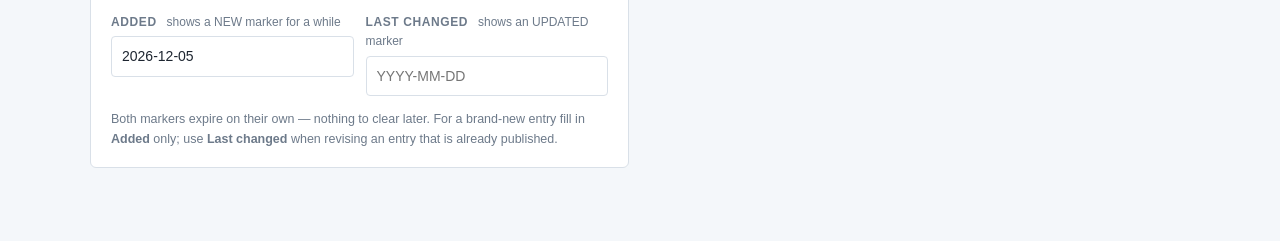
==== commit 5c3d7f43: "Mark recently added and changed entries Word is master. Changes are authorised there first, then pub" ====
--- a/tools/entry-form.html
+++ b/tools/entry-form.html
@@ -227,6 +227,19 @@
         <label>Last reviewed <span class="note">when a scientist verified this entry</span></label>
         <input type="text" id="lastReviewed" autocomplete="off" placeholder="2026-09">
       </div>
+      <div class="row">
+        <div class="f">
+          <label>Added <span class="note">shows a NEW marker for a while</span></label>
+          <input type="text" id="added" autocomplete="off" placeholder="YYYY-MM-DD">
+        </div>
+        <div class="f">
+          <label>Last changed <span class="note">shows an UPDATED marker</span></label>
+          <input type="text" id="updated" autocomplete="off" placeholder="YYYY-MM-DD">
+        </div>
+      </div>
+      <p class="hint" style="margin:0">Both markers expire on their own — nothing to clear later.
+      For a brand-new entry fill in <b>Added</b> only; use <b>Last changed</b> when revising an
+      entry that is already published.</p>
     </div>
   </div>
 
@@ -391,7 +404,8 @@
       diseaseAssociations: lines("diseaseAssociations"),
       conversionFactors: one("conversionFactors"),
       organismsReported: organisms.length ? organisms : null,
-      appendixRefs: refs, lastReviewed: one("lastReviewed")
+      appendixRefs: refs, lastReviewed: one("lastReviewed"),
+      added: one("added"), updated: one("updated")
     };
   }
 
@@ -456,7 +470,9 @@
     }
     L.push("");
     L.push('  appendixRefs: [' + t.appendixRefs.map(str).join(", ") + '],');
-    L.push('  lastReviewed: ' + str(t.lastReviewed));
+    L.push('  lastReviewed: ' + str(t.lastReviewed) + ',');
+    L.push('  added: ' + str(t.added) + ',');
+    L.push('  updated: ' + str(t.updated));
     L.push("}");
     return L.join("\n");
   }
@@ -549,7 +565,8 @@
     ["name","id","limsCode","synonyms","summary","description","indications","referenceRange",
      "analyticalLimitations","sampleType","sampleRequirements","storageTransport","rejection",
      "methodology","tatRoutine","tatUrgent","criticalAlert","diseaseAssociations",
-     "conversionFactors","organisms","lastReviewed"].forEach(function (k) { el(k).value = ""; });
+     "conversionFactors","organisms","lastReviewed","updated"].forEach(function (k) { el(k).value = ""; });
+    el("added").value = new Date().toISOString().slice(0, 10);   // today, by default
     el("containerColour").value = "";
     // department and lastReviewed habits are usually repeated — keep department.
     [].slice.call(document.querySelectorAll(".flag:checked,.appref:checked"))
@@ -630,7 +647,8 @@
             return o;
           })
         : null,
-      appendixRefs: t.appendixRefs || [], lastReviewed: text(t.lastReviewed)
+      appendixRefs: t.appendixRefs || [], lastReviewed: text(t.lastReviewed),
+      added: text(t.added), updated: text(t.updated)
     });
   }
   function toArr(v) {
@@ -652,6 +670,7 @@
       queue.map(render).join(",\n\n") + "\n");
   });
 
+  el("added").value = new Date().toISOString().slice(0, 10);
   drawQueue();
   refresh();
 })();
--- a/assets/css/style.css
+++ b/assets/css/style.css
@@ -190,6 +190,16 @@
 .badge-stat{background:#e3f0ea;color:var(--green);border:1px solid #c2ddd0}
 .badge-away{background:#e8eef6;color:var(--navy-light);border:1px solid #c9d8e9}
 .badge-pending{background:#fbf1dd;color:var(--amber);border:1px solid #eddcb9}
+
+/* Administrative markers. Deliberately unlike the clinical badges above —
+   outlined, not filled — so NEW is never read as a clinical warning. */
+.mark{
+  display:inline-block;font-size:10.5px;font-weight:700;letter-spacing:.06em;
+  padding:2px 7px;border-radius:3px;text-transform:uppercase;line-height:1.4;
+  background:transparent;
+}
+.mark-new{color:var(--teal);border:1px dashed var(--teal)}
+.mark-updated{color:var(--ink-faint);border:1px dashed var(--line)}
 
 .result-count{font-size:13.5px;color:var(--ink-faint);margin:18px 0 10px}
 .test-list{display:grid;gap:10px}
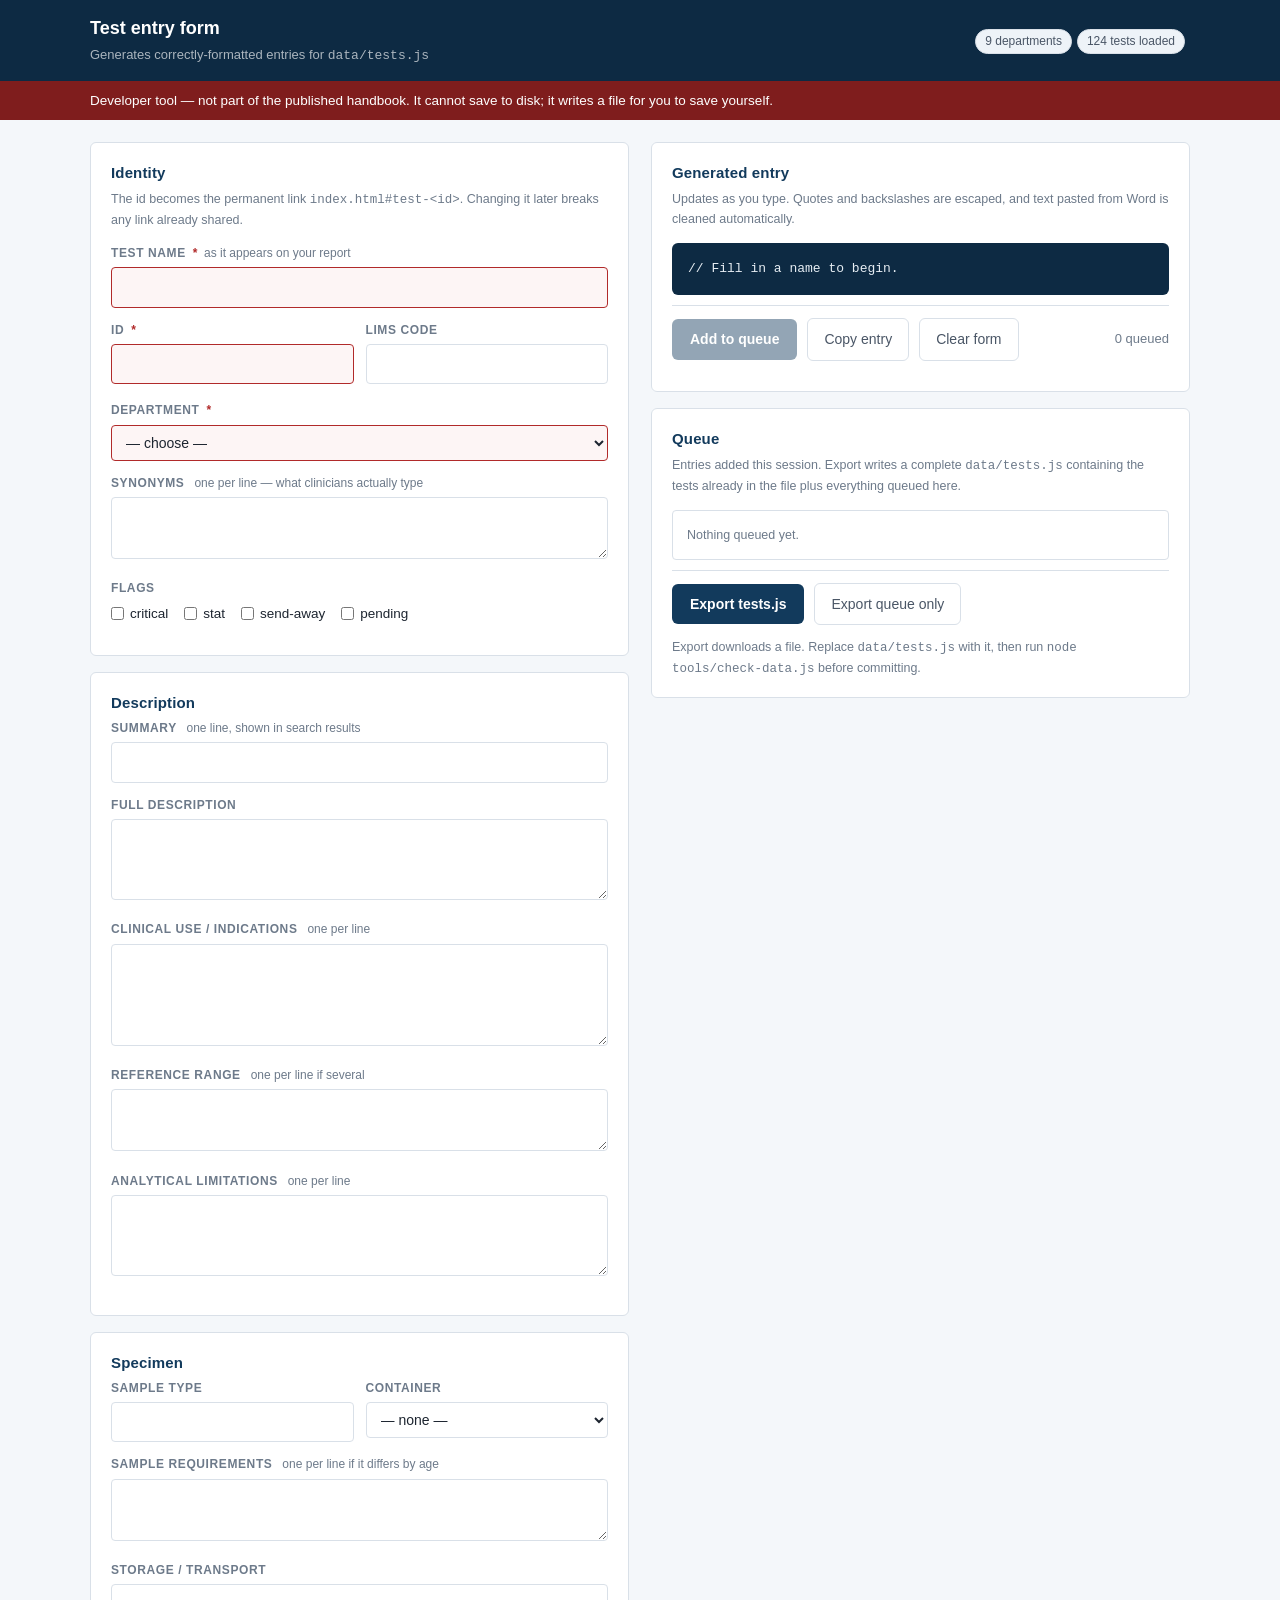
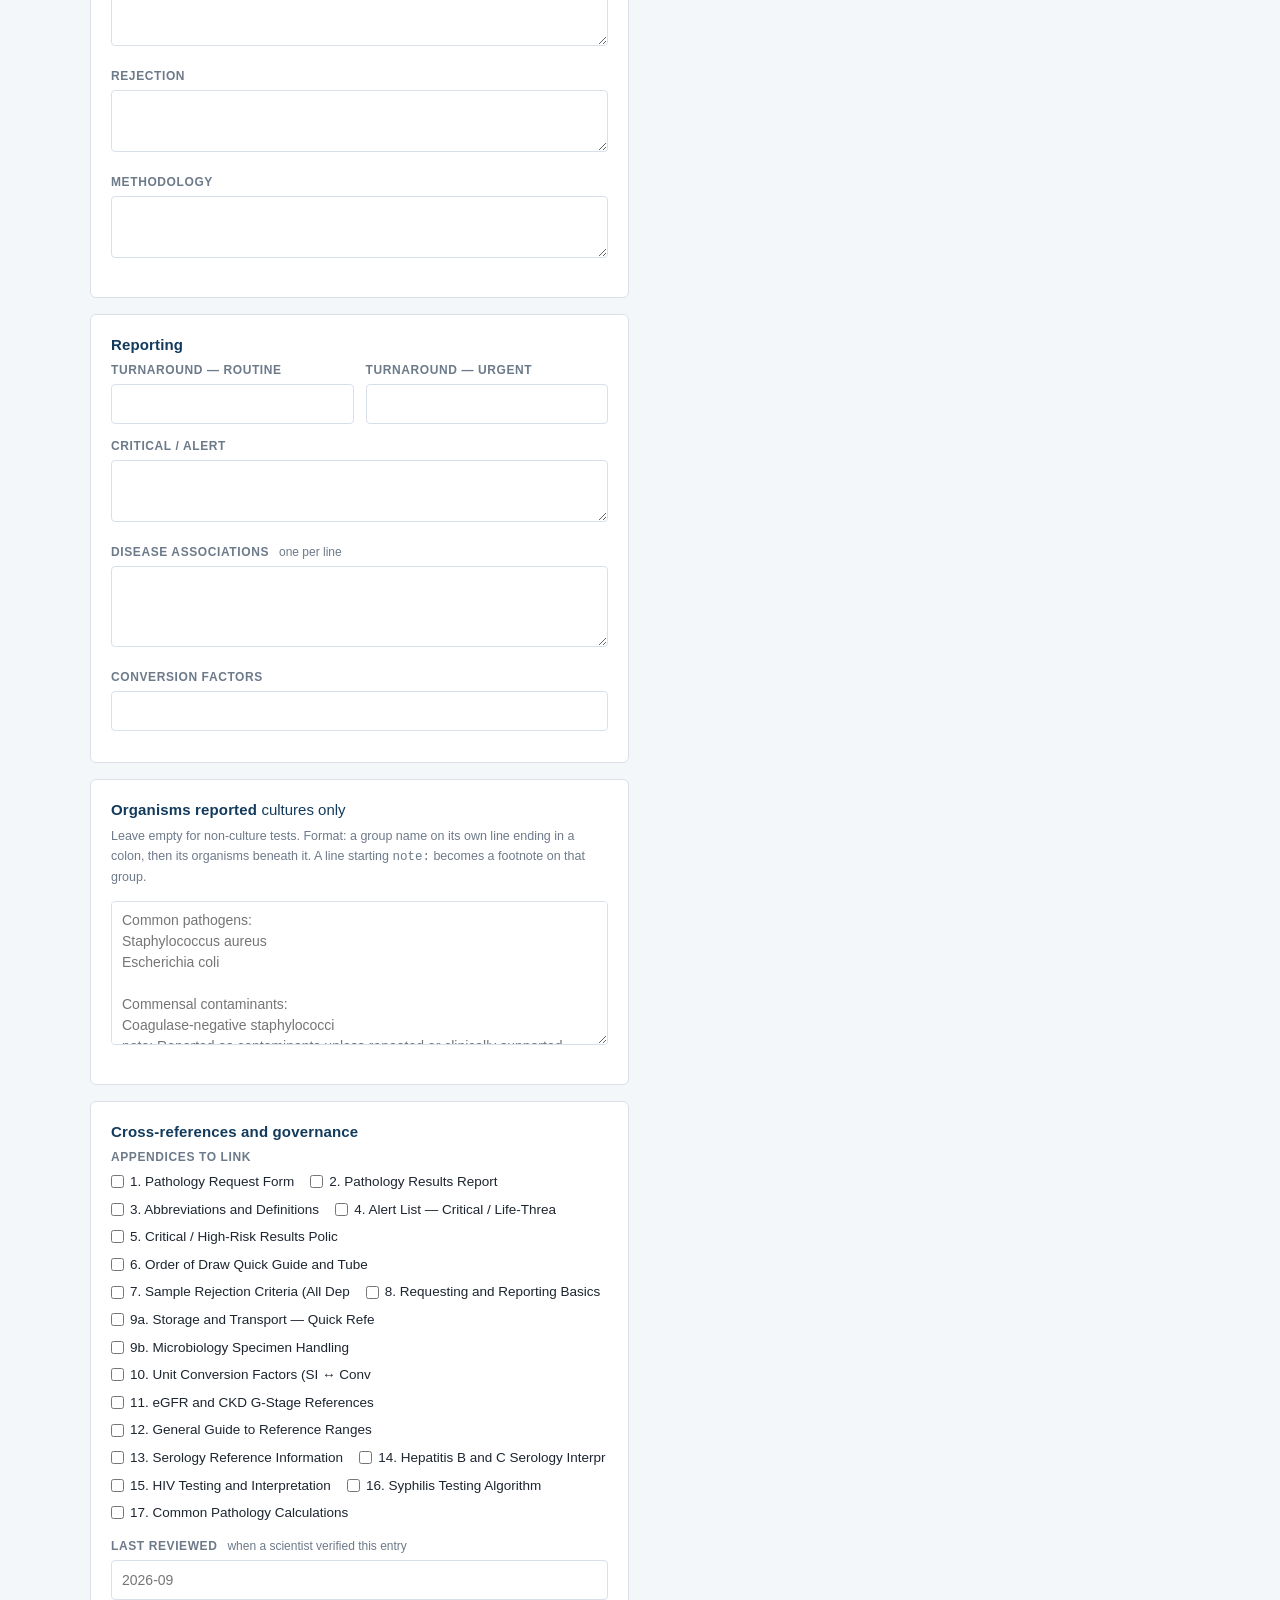
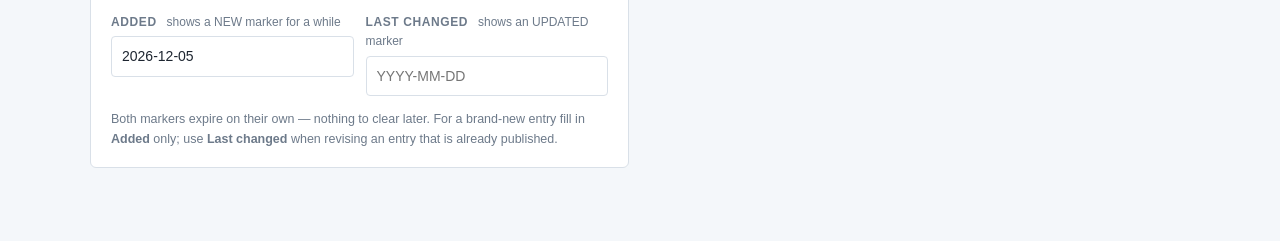
==== commit db803722: "Raw content entry complete" ====
--- a/tools/entry-form.html
+++ b/tools/entry-form.html
@@ -353,7 +353,8 @@
 
   // Escape for embedding in a double-quoted JS string literal.
   function esc(s) {
-    return String(s).replace(/\\/g, "\\\\").replace(/"/g, '\\"');
+    return String(s).replace(/\\/g, "\\\\").replace(/"/g, '\\"')
+      .replace(/\r?\n/g, "\\n");   // line breaks must be escaped inside "..."
   }
 
   function lines(id) {
--- a/assets/css/style.css
+++ b/assets/css/style.css
@@ -44,15 +44,20 @@
 .skip-link:focus{left:0}
 
 /* ---------------------------------------------------------- HEADER --- */
-.site-header{position:sticky;top:0;z-index:50;background:var(--navy);color:#fff;box-shadow:0 1px 0 rgba(0,0,0,.15)}
+.site-header{position:sticky;top:0;z-index:50;background:var(--green);color:#fff;box-shadow:0 1px 0 rgba(0,0,0,.15)}
 .header-inner{display:flex;align-items:center;justify-content:space-between;gap:20px;padding-top:14px;padding-bottom:14px;flex-wrap:wrap}
 .brand{display:flex;align-items:center;gap:14px;min-width:0}
+.brand-logos{display:flex;align-items:center;gap:8px}
 .brand-logo{
-  width:52px;height:52px;flex:0 0 52px;border-radius:50%;background:rgba(255,255,255,.14);
-  display:flex;align-items:center;justify-content:center;font-weight:700;font-size:15px;letter-spacing:.5px;
-  overflow:hidden;
-}
-.brand-logo img{width:100%;height:100%;object-fit:contain}
+  height:46px;flex:0 0 auto;border-radius:10px;background:#fff;padding:5px;
+  display:flex;align-items:center;justify-content:center;overflow:hidden;
+  font-weight:700;font-size:15px;letter-spacing:.5px;color:var(--green);
+}
+.brand-logo img{height:100%;width:auto;max-width:96px;object-fit:contain;display:block}
+/* Shown only when no logo file is configured. */
+.brand-logo-initials{width:46px;background:rgba(255,255,255,.14);color:#fff}
+.header-flag{display:flex;align-items:center;flex:0 0 auto}
+.header-flag img{height:46px;width:auto;display:block;border-radius:3px;box-shadow:0 0 0 1px rgba(255,255,255,.4)}
 .brand-org{margin:0;font-size:12px;letter-spacing:.09em;text-transform:uppercase;color:rgba(255,255,255,.72)}
 .brand-title{margin:1px 0 0;font-size:21px;line-height:1.2;font-weight:650}
 .brand-parent{margin:2px 0 0;font-size:12.5px;color:rgba(255,255,255,.6)}
@@ -290,6 +295,20 @@
   .section{padding:40px 0}
 }
 @media (max-width:560px){
+  /* Four logos, a flag and the title cannot sit side by side on a phone,
+     so everything in the header shrinks rather than wrapping or hiding. */
+  /* A grid keeps the flag beside the title instead of letting it wrap onto
+     a line of its own, which would make the header very tall. */
+  .header-inner{display:grid;grid-template-columns:1fr auto;align-items:center;column-gap:10px;row-gap:10px}
+  .brand{grid-column:1;grid-row:1;flex-wrap:wrap}
+  .brand-text{min-width:0}
+  .header-flag{grid-column:2;grid-row:1}
+  .header-actions{grid-column:1 / -1;grid-row:2}
+  .brand-logos{gap:5px}
+  .brand-logo{height:30px;padding:3px;border-radius:7px}
+  .brand-logo img{max-width:62px}
+  .brand-logo-initials{width:30px;font-size:11px}
+  .header-flag img{height:30px}
   .hero-search{flex-direction:column}
   .hero-search button{padding:12px}
   .header-actions{width:100%}
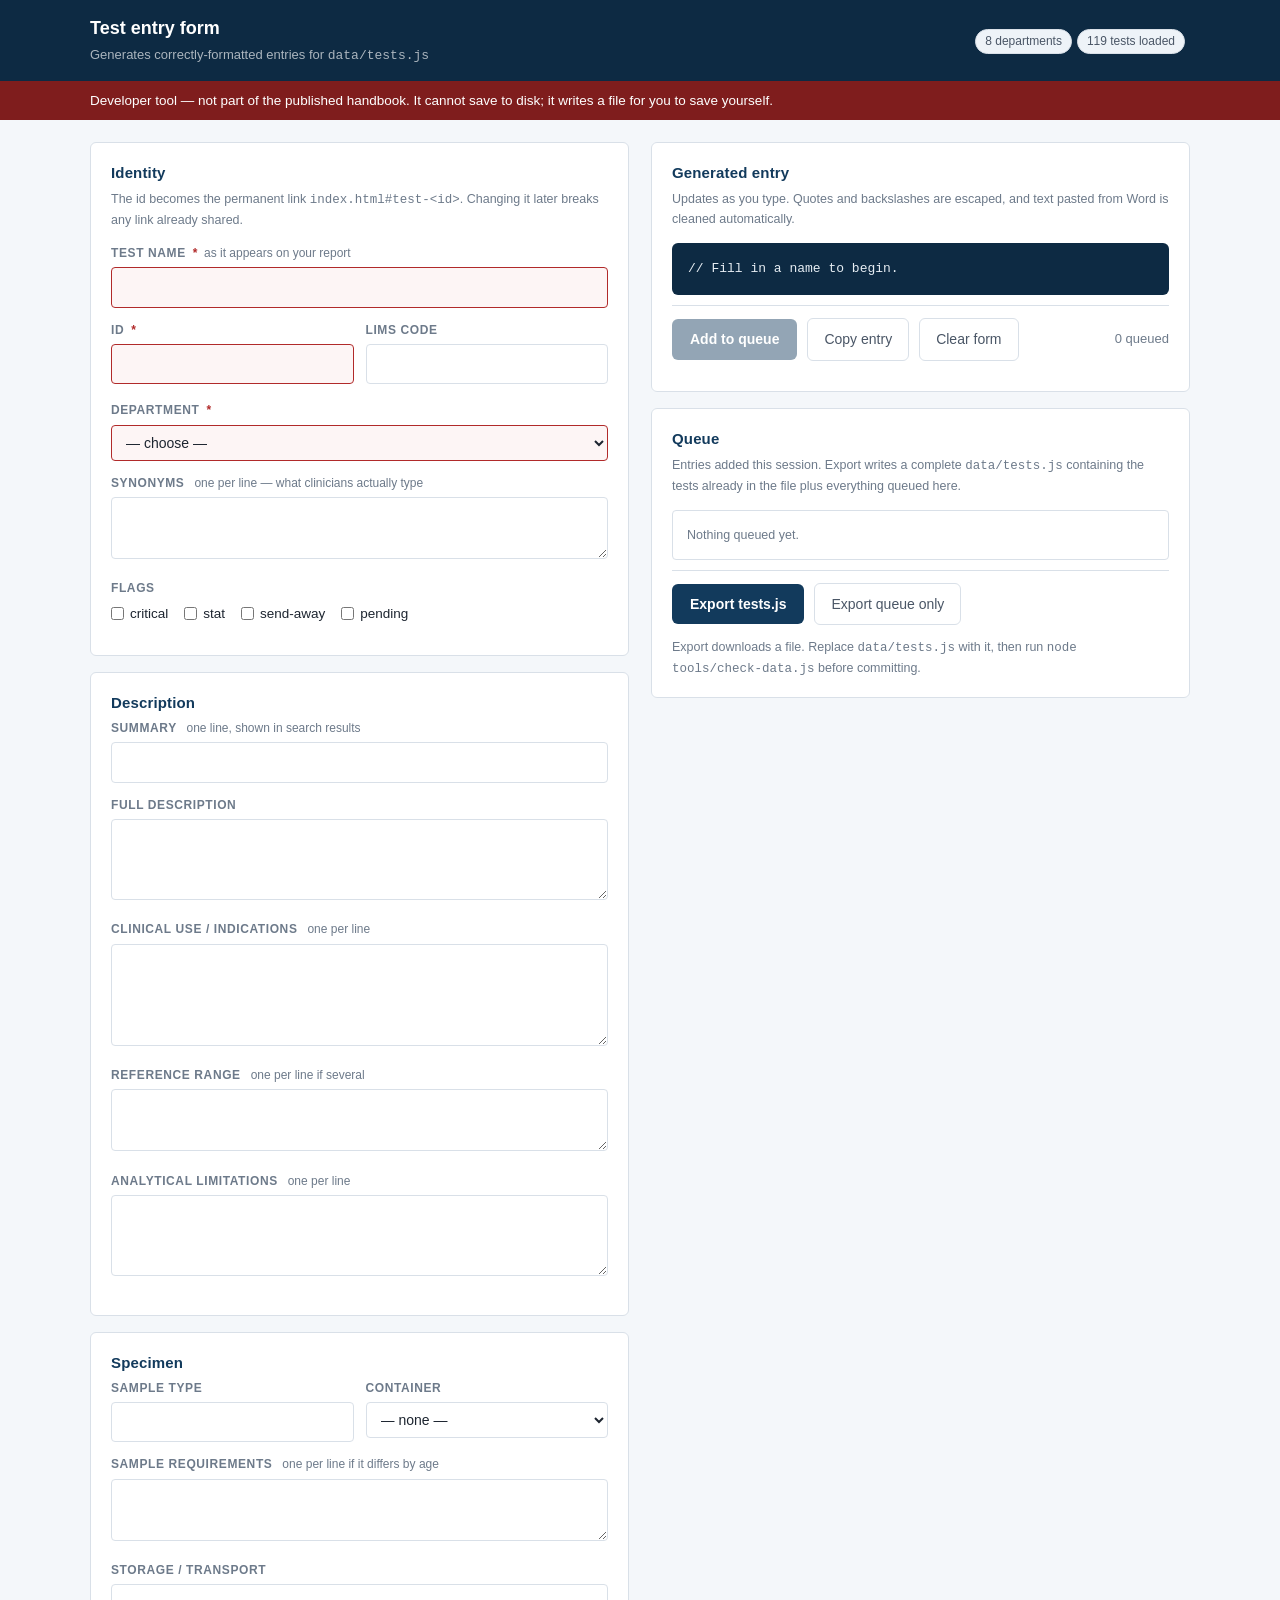
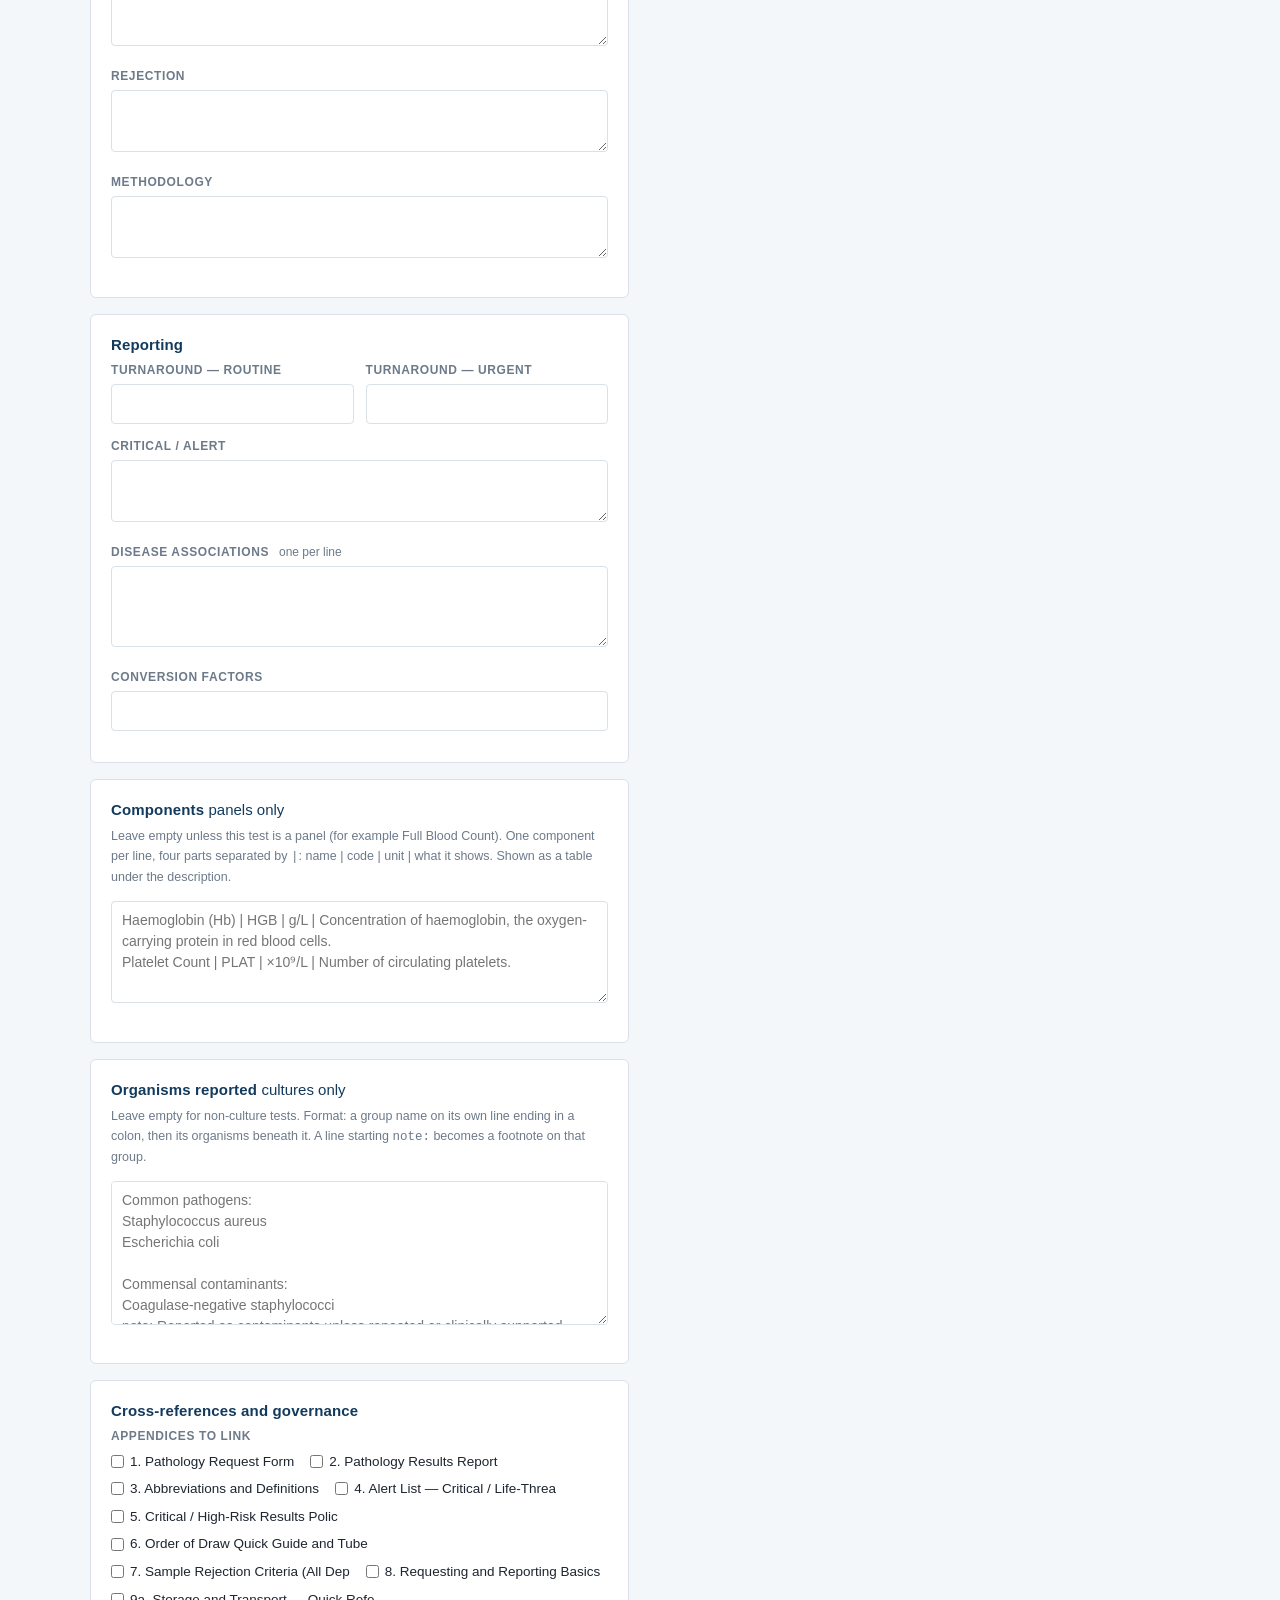
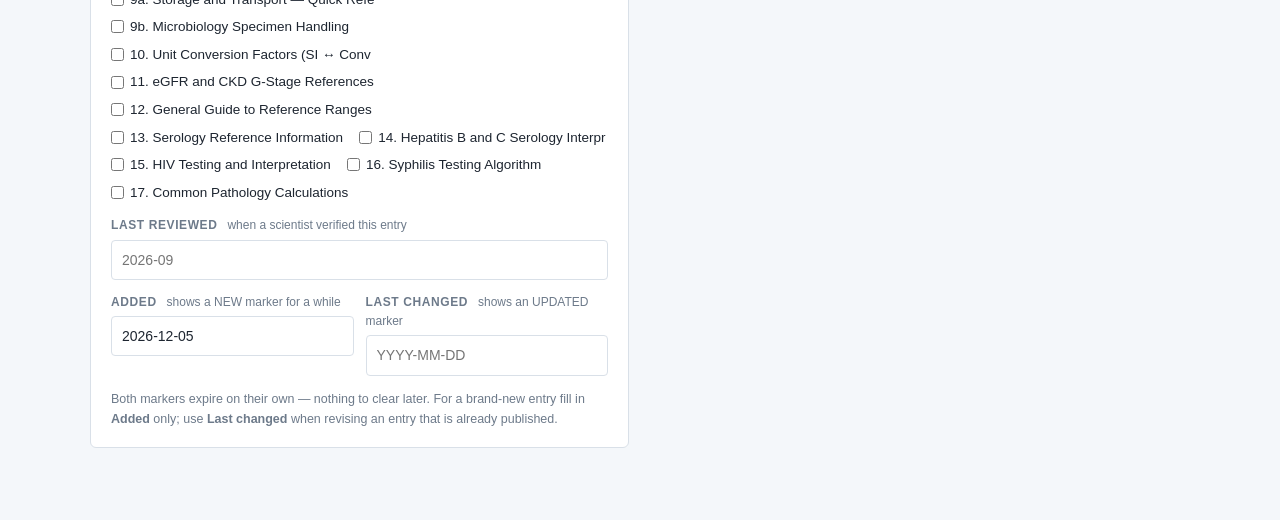
==== commit 4d6213e9: "Nov7 changes" ====
--- a/tools/entry-form.html
+++ b/tools/entry-form.html
@@ -210,6 +210,14 @@
     </div>
 
     <div class="card">
+      <h2>Components <span class="note" style="font-weight:400;text-transform:none;letter-spacing:0">panels only</span></h2>
+      <p class="hint">Leave empty unless this test is a panel (for example Full Blood Count). One component per line, four parts separated by <code>|</code>: name | code | unit | what it shows. Shown as a table under the description.</p>
+      <div class="f">
+        <textarea id="components" rows="4" placeholder="Haemoglobin (Hb) | HGB | g/L | Concentration of haemoglobin, the oxygen-carrying protein in red blood cells.&#10;Platelet Count | PLAT | ×10⁹/L | Number of circulating platelets."></textarea>
+      </div>
+    </div>
+
+    <div class="card">
       <h2>Organisms reported <span class="note" style="font-weight:400;text-transform:none;letter-spacing:0">cultures only</span></h2>
       <p class="hint">Leave empty for non-culture tests. Format: a group name on its own line ending in a colon, then its organisms beneath it. A line starting <code>note:</code> becomes a footnote on that group.</p>
       <div class="f">
@@ -390,10 +398,17 @@
     });
     if (cur) organisms.push(cur);
 
+    // Components: "name | code | unit | what it shows", one per line.
+    var components = clean(el("components").value).split("\n").map(function (l) {
+      var p = l.split("|").map(function (x) { return x.trim(); });
+      return p[0] ? { name: p[0], code: p[1] || "", unit: p[2] || "", about: p.slice(3).join(" | ") } : null;
+    }).filter(Boolean);
+
     return {
       id: one("id"), name: one("name"), synonyms: lines("synonyms"),
       department: el("department").value, limsCode: one("limsCode"), flags: flags,
       summary: one("summary"), description: one("description"),
+      components: components.length ? components : null,
       indications: lines("indications"), referenceRange: lines("referenceRange"),
       analyticalLimitations: lines("analyticalLimitations"),
       sampleType: one("sampleType"), containerColour: el("containerColour").value,
@@ -425,6 +440,9 @@
     return arr(a, indent);
   }
 
+  // A text field may hold one paragraph or several; keep whichever it is.
+  function para(v) { return Array.isArray(v) ? arr(v, 2) : str(v); }
+
   function render(t) {
     var L = [];
     L.push("{");
@@ -436,7 +454,15 @@
     L.push('  flags: [' + t.flags.map(str).join(", ") + '],');
     L.push("");
     L.push('  summary: ' + str(t.summary) + ',');
-    L.push('  description: ' + str(t.description) + ',');
+    L.push('  description: ' + para(t.description) + ',');
+    if (t.components && t.components.length) {
+      L.push('  components: [');
+      t.components.forEach(function (c, i) {
+        L.push('    { name: ' + str(c.name) + ', code: ' + str(c.code) + ', unit: ' + str(c.unit) + ',');
+        L.push('      about: ' + str(c.about) + ' }' + (i < t.components.length - 1 ? "," : ""));
+      });
+      L.push('  ],');
+    }
     L.push("");
     L.push('  indications: ' + arr(t.indications, 2) + ',');
     L.push('  referenceRange: ' + scalarOrArr(t.referenceRange, 2) + ',');
@@ -445,15 +471,15 @@
     L.push('  sampleType: ' + str(t.sampleType) + ',');
     L.push('  containerColour: ' + str(t.containerColour) + ',');
     L.push('  sampleRequirements: ' + scalarOrArr(t.sampleRequirements, 2) + ',');
-    L.push('  storageTransport: ' + str(t.storageTransport) + ',');
-    L.push('  rejection: ' + str(t.rejection) + ',');
-    L.push('  methodology: ' + str(t.methodology) + ',');
+    L.push('  storageTransport: ' + para(t.storageTransport) + ',');
+    L.push('  rejection: ' + para(t.rejection) + ',');
+    L.push('  methodology: ' + para(t.methodology) + ',');
     L.push("");
     L.push('  turnaround: { routine: ' + str(t.turnaround.routine) +
            ', urgent: ' + str(t.turnaround.urgent) + ' },');
-    L.push('  criticalAlert: ' + str(t.criticalAlert) + ',');
+    L.push('  criticalAlert: ' + para(t.criticalAlert) + ',');
     L.push('  diseaseAssociations: ' + arr(t.diseaseAssociations, 2) + ',');
-    L.push('  conversionFactors: ' + str(t.conversionFactors) + ',');
+    L.push('  conversionFactors: ' + para(t.conversionFactors) + ',');
 
     if (t.organismsReported) {
       L.push('  organismsReported: [');
@@ -566,7 +592,7 @@
     ["name","id","limsCode","synonyms","summary","description","indications","referenceRange",
      "analyticalLimitations","sampleType","sampleRequirements","storageTransport","rejection",
      "methodology","tatRoutine","tatUrgent","criticalAlert","diseaseAssociations",
-     "conversionFactors","organisms","lastReviewed","updated"].forEach(function (k) { el(k).value = ""; });
+     "conversionFactors","components","organisms","lastReviewed","updated"].forEach(function (k) { el(k).value = ""; });
     el("added").value = new Date().toISOString().slice(0, 10);   // today, by default
     el("containerColour").value = "";
     // department and lastReviewed habits are usually repeated — keep department.
@@ -626,21 +652,32 @@
     setTimeout(function () { URL.revokeObjectURL(a.href); document.body.removeChild(a); }, 0);
   }
 
+  // String(["a","b"]) is "a,b" — so lists are kept as lists, never flattened.
+  function keep(v) {
+    var r = v && typeof v === "object" && !Array.isArray(v) && v.en !== undefined ? v.en : v;
+    return Array.isArray(r) ? r.map(text).filter(Boolean) : text(r);
+  }
+
   function renderExisting(t) {
     // Re-emit a loaded entry through the same renderer, so the file stays uniform.
     return render({
       id: t.id || "", name: text(t.name), synonyms: toArr(t.synonyms),
       department: t.department || "", limsCode: text(t.limsCode || t.schuylabCode),
-      flags: t.flags || [], summary: text(t.summary), description: text(t.description),
+      flags: t.flags || [], summary: text(t.summary),
+      // Keep paragraphs as paragraphs; flattening them would merge a panel's lines.
+      description: keep(t.description),
+      components: (t.components || []).map(function (c) {
+        return { name: text(c.name), code: text(c.code), unit: text(c.unit), about: text(c.about) };
+      }),
       indications: toArr(t.indications), referenceRange: toArr(t.referenceRange),
       analyticalLimitations: toArr(t.analyticalLimitations),
       sampleType: text(t.sampleType), containerColour: text(t.containerColour),
       sampleRequirements: toArr(t.sampleRequirements),
-      storageTransport: text(t.storageTransport), rejection: text(t.rejection),
-      methodology: text(t.methodology),
+      storageTransport: keep(t.storageTransport), rejection: keep(t.rejection),
+      methodology: keep(t.methodology),
       turnaround: { routine: text((t.turnaround || {}).routine), urgent: text((t.turnaround || {}).urgent) },
-      criticalAlert: text(t.criticalAlert), diseaseAssociations: toArr(t.diseaseAssociations),
-      conversionFactors: text(t.conversionFactors),
+      criticalAlert: keep(t.criticalAlert), diseaseAssociations: toArr(t.diseaseAssociations),
+      conversionFactors: keep(t.conversionFactors),
       organismsReported: t.organismsReported
         ? t.organismsReported.map(function (g) {
             var o = { group: text(g.group), items: toArr(g.items) };
--- a/assets/css/style.css
+++ b/assets/css/style.css
@@ -170,6 +170,8 @@
 .data-table td{padding:10px 14px;border-bottom:1px solid var(--line-soft);vertical-align:top}
 .data-table tr:last-child td{border-bottom:0}
 .data-table tbody tr:hover{background:#fafcfe}
+.component-table td:first-child{font-weight:600;color:var(--navy-dark)}
+.component-table td:nth-child(2),.component-table td:nth-child(3){white-space:nowrap}
 .tube-table td:first-child{font-weight:650;color:var(--navy);text-align:center;width:64px}
 .tube-swatch{display:inline-block;width:14px;height:14px;border-radius:3px;border:1px solid rgba(0,0,0,.25);margin-right:8px;vertical-align:-2px}
 .tube-img{width:34px;height:34px;object-fit:contain;margin-right:8px;vertical-align:middle}
@@ -221,8 +223,9 @@
 .test-head-meta{font-size:13px;color:var(--ink-faint);margin-top:3px}
 .test-head-meta b{color:var(--ink-soft);font-weight:600}
 .test-head-summary{font-size:14px;color:var(--ink-soft);margin-top:6px;grid-column:1/-1;max-width:80ch}
-.test-head-tat{text-align:right;font-size:12.5px;color:var(--ink-faint);white-space:nowrap;line-height:1.5}
-.test-head-tat b{display:block;color:var(--ink);font-weight:600;font-size:13.5px}
+.test-head-tat{text-align:right;font-size:12.5px;color:var(--ink-faint);line-height:1.4;max-width:15rem}
+.test-head-tat b{display:block;color:var(--ink);font-weight:600;font-size:13.5px;margin-top:2px}
+.test-head-tat b:first-child{margin-top:0}
 
 .test-body{border-top:1px solid var(--line-soft);padding:20px 18px 22px;background:#fcfdfe}
 .test-fields{display:grid;grid-template-columns:repeat(2,minmax(0,1fr));gap:18px 26px}
@@ -325,3 +328,17 @@
   .test-body{display:block!important}
   body{font-size:11pt}
 }
+
+/* Components table on a phone: one block per component instead of four
+   squeezed columns — name and code on one line, unit, then the explanation. */
+@media (max-width:600px){
+  .component-table{min-width:0}
+  .component-table thead{display:none}
+  .component-table tr{display:grid;grid-template-columns:1fr auto;column-gap:12px;row-gap:2px;padding:10px 14px;border-bottom:1px solid var(--line-soft)}
+  .component-table tr:last-child{border-bottom:0}
+  .component-table td{padding:0;border:0}
+  .component-table td:nth-child(2){grid-column:2;grid-row:1}
+  .component-table td:nth-child(3),.component-table td:nth-child(4){grid-column:1/-1}
+  .component-table td:nth-child(3){font-size:13px;color:var(--ink-soft)}
+  .component-table td:nth-child(3)::before{content:attr(data-label) ": "}
+}
